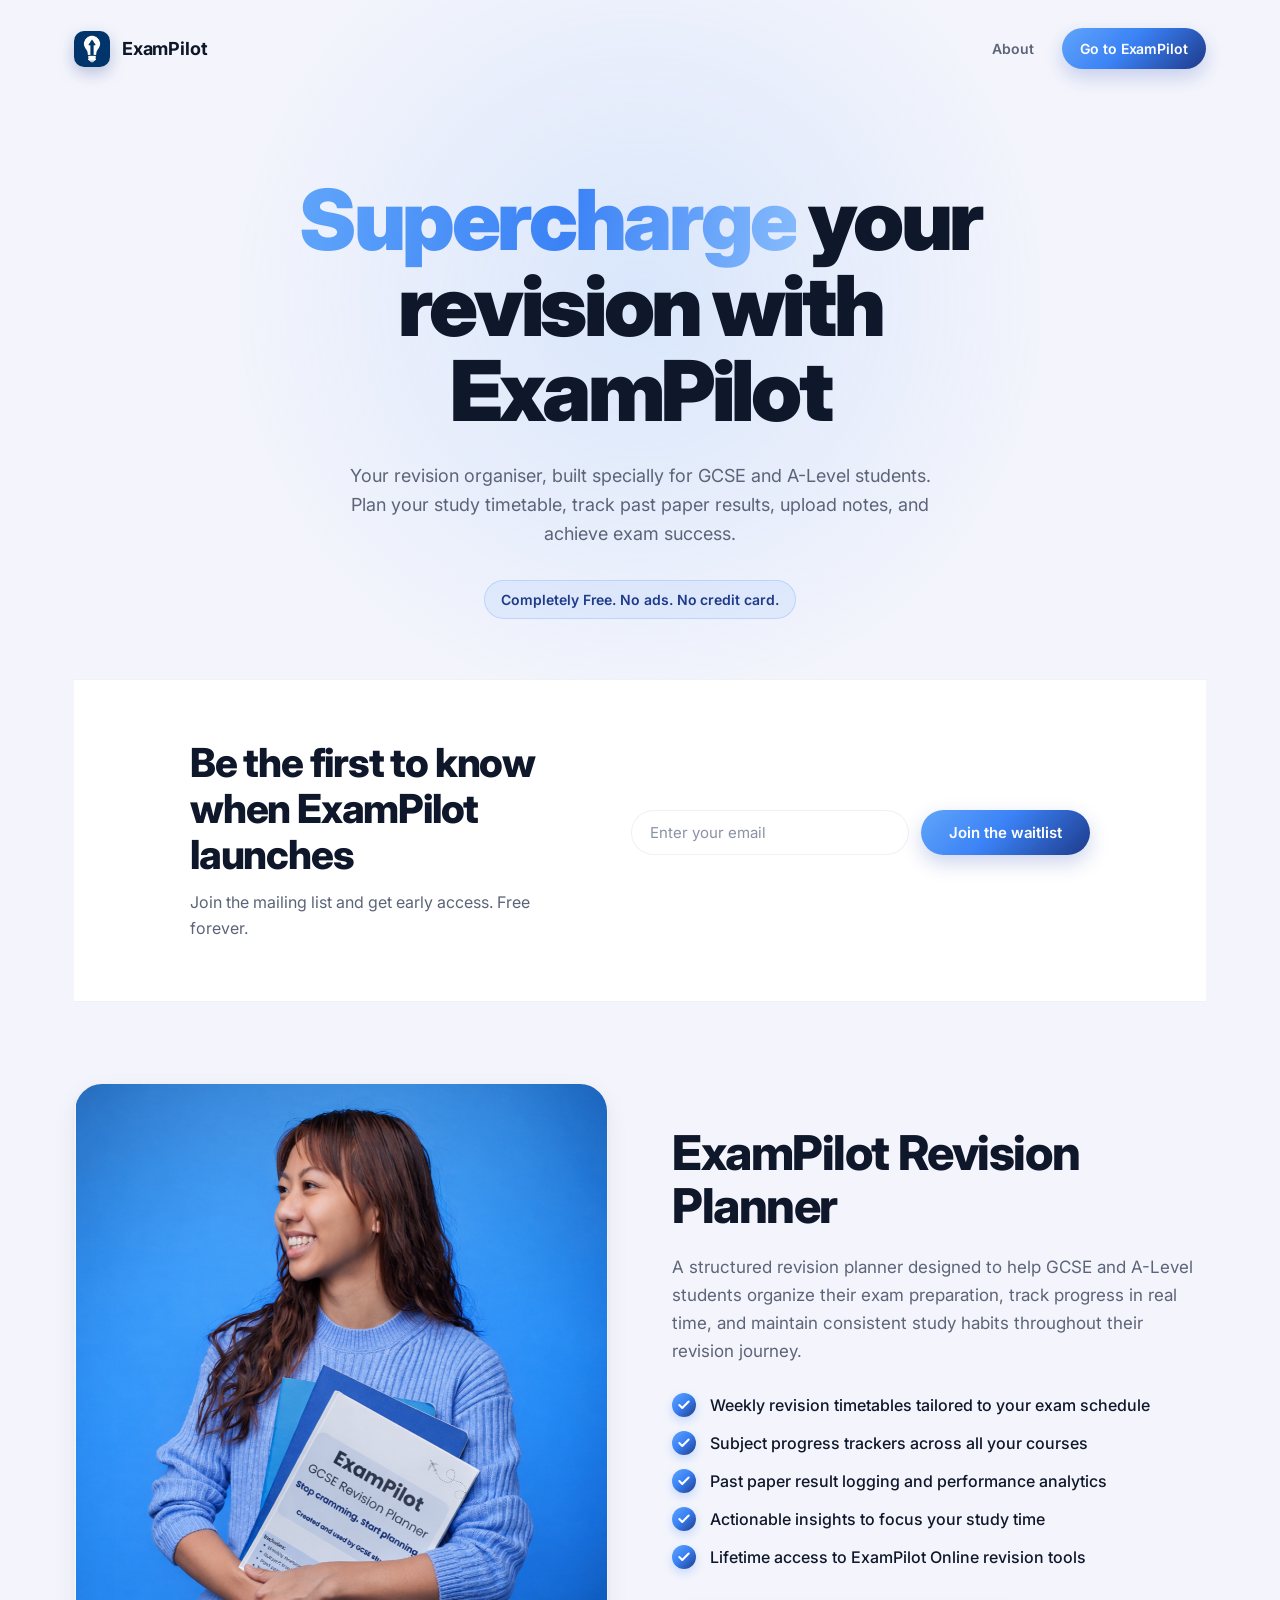
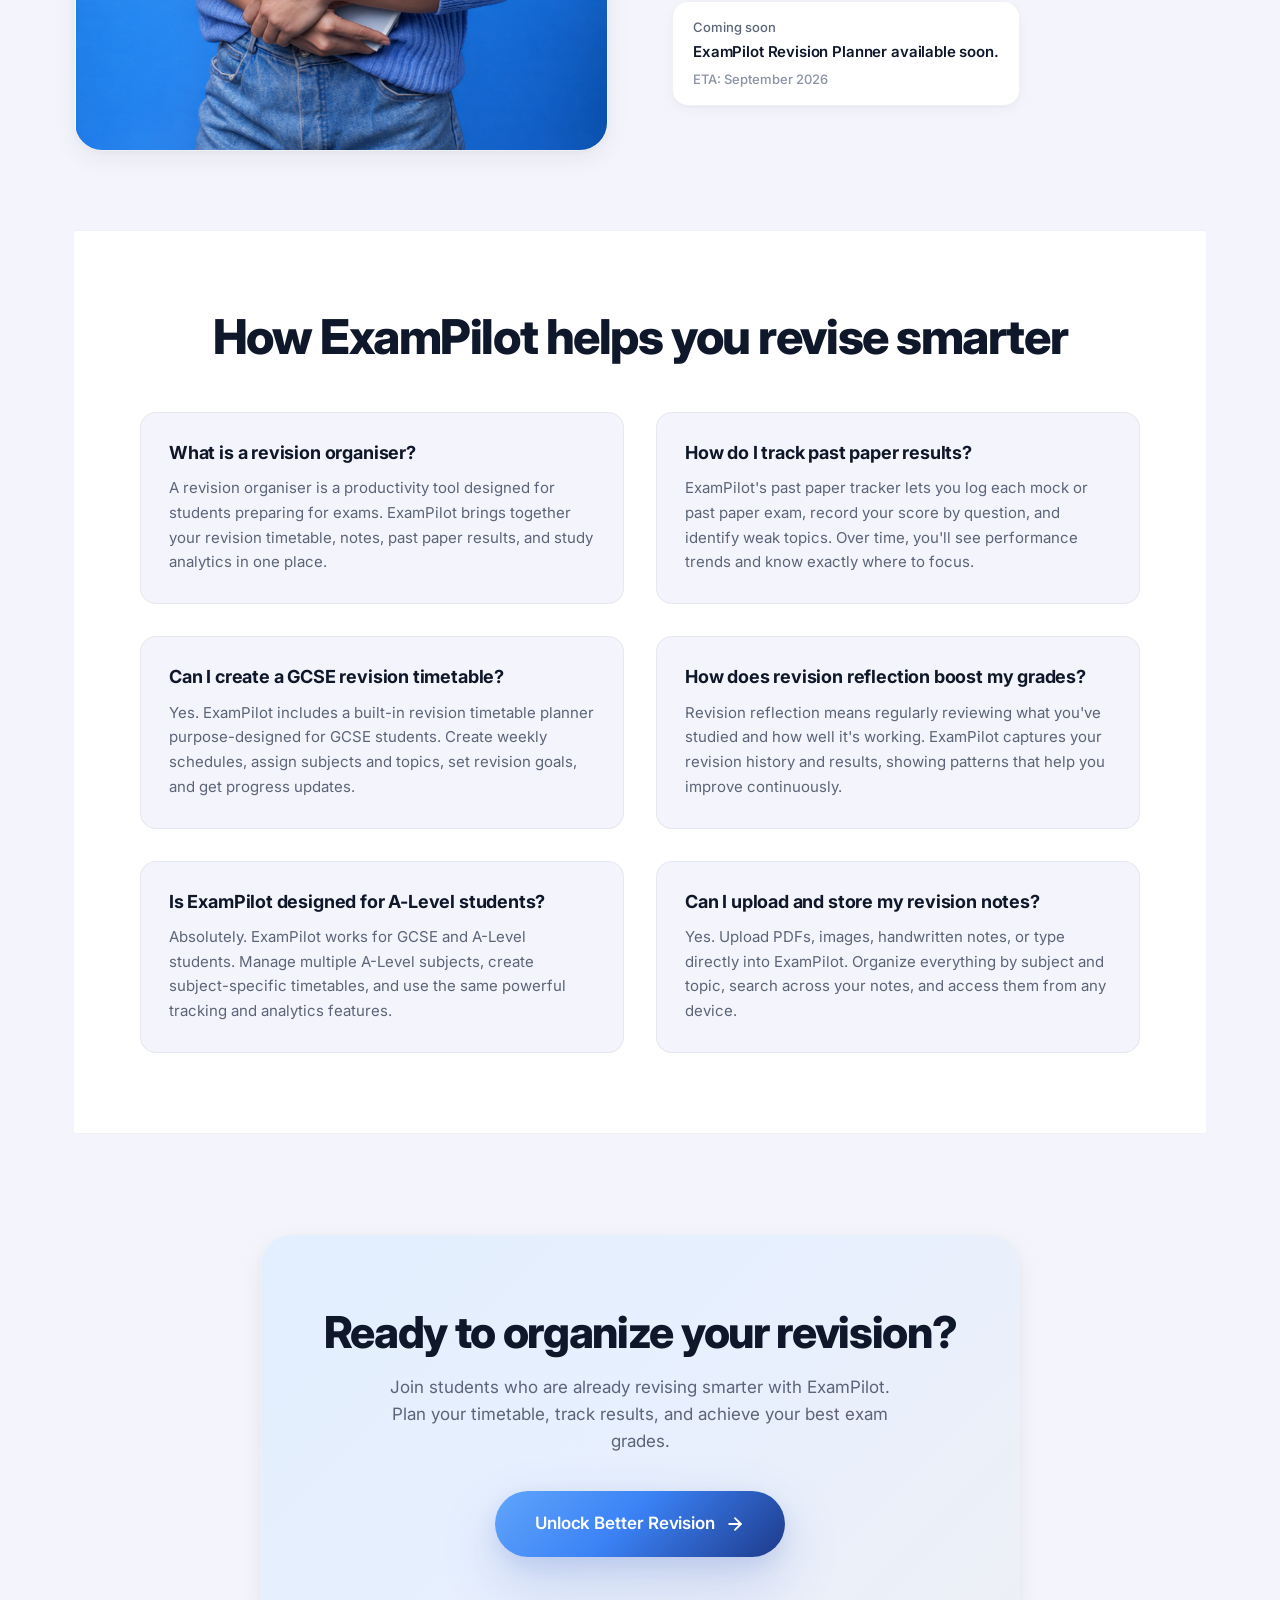
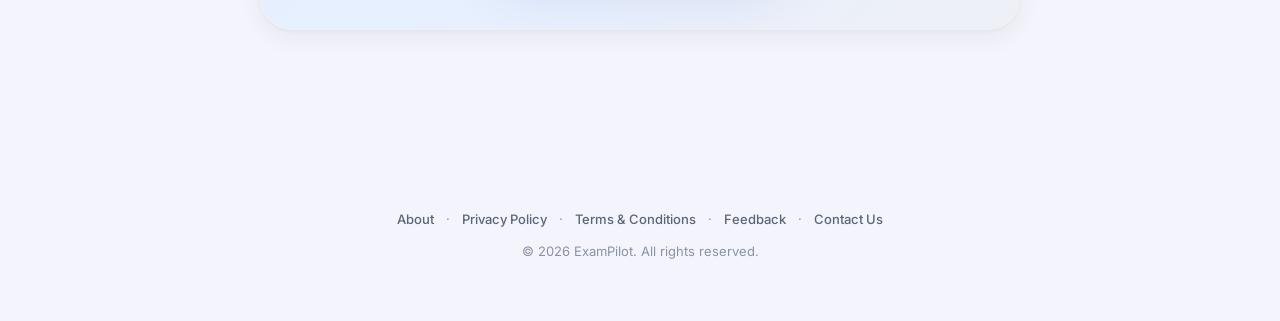
==== index.html @ 9fd6486a "Update index.html" ====
<!DOCTYPE html>
<html lang="en">
<head>
  <meta charset="UTF-8" />
  <meta name="viewport" content="width=device-width, initial-scale=1.0" />
  
  <!-- SEO Meta Tags -->
  <meta name="robots" content="index, follow, max-image-preview:large, max-snippet:-1, max-video-preview:-1" />
  <meta name="description" content="ExamPilot: Your GCSE & A-Level revision organiser. Plan revision, track past paper results, create timetables, and ace your exams with focused study tools designed for exam success." />
  <meta name="keywords" content="revision planner, GCSE revision, A-Level study, revision organiser, past paper tracker, exam revision app, study timetable" />
  <meta name="author" content="ExamPilot" />
  <meta name="theme-color" content="#3b82f6" />
  
  <!-- Open Graph Tags (for social sharing) -->
  <meta property="og:type" content="website" />
  <meta property="og:url" content="https://exam-pilot.co.uk" />
  <meta property="og:title" content="ExamPilot – GCSE & A-Level Revision Organiser" />
  <meta property="og:description" content="Master your revision with our exam organiser. Plan timetables, track past papers, upload notes, and get real-time analytics. Built for serious students." />
  <meta property="og:image" content="https://exam-pilot.co.uk/og-image.png" />
  <meta property="og:image:width" content="1200" />
  <meta property="og:image:height" content="630" />
  <meta property="og:site_name" content="ExamPilot" />
  <meta property="og:locale" content="en_GB" />
  
  <!-- Twitter Card Tags -->
  <meta name="twitter:card" content="summary_large_image" />
  <meta name="twitter:url" content="https://exam-pilot.co.uk" />
  <meta name="twitter:title" content="ExamPilot – GCSE & A-Level Revision Organiser" />
  <meta name="twitter:description" content="Master your revision with our exam organiser. Plan timetables, track past papers, upload notes, and analytics." />
  <meta name="twitter:image" content="https://exam-pilot.co.uk/og-image.png" />
  
  <!-- Canonical URL -->
  <link rel="canonical" href="https://exam-pilot.co.uk" />
  
  <!-- Preconnect for Performance (SEO ranking factor) -->
  <link rel="preconnect" href="https://fonts.googleapis.com" />
  <link rel="preconnect" href="https://fonts.gstatic.com" crossorigin />
  <link rel="dns-prefetch" href="https://scripts.simpleanalyticscdn.com" />
  
  <title>ExamPilot – GCSE & A-Level Revision Organiser</title>
  <link rel="icon" type="image/png" href="logo.png" />
  <link href="https://fonts.googleapis.com/css2?family=Inter:wght@400;500;600;700;800;900&display=swap" rel="stylesheet" />
  <link rel="stylesheet" href="styles.css" />
  
  <!-- JSON-LD Structured Data -->
  <script type="application/ld+json">
  {
    "@context": "https://schema.org",
    "@type": "Organization",
    "name": "ExamPilot",
    "url": "https://exam-pilot.co.uk",
    "logo": "https://exam-pilot.co.uk/logo.png",
    "description": "Revision organiser for GCSE and A-Level students",
    "sameAs": [
      "https://twitter.com/exampilot",
      "https://instagram.com/exampilot"
    ],
    "contactPoint": {
      "@type": "ContactPoint",
      "url": "https://support.exam-pilot.co.uk",
      "contactType": "Customer Support"
    }
  }
  </script>
  
  <script type="application/ld+json">
  {
    "@context": "https://schema.org",
    "@type": "Product",
    "name": "ExamPilot",
    "description": "Revision planner and exam organiser for GCSE and A-Level students",
    "brand": {
      "@type": "Brand",
      "name": "ExamPilot"
    },
    "offers": {
      "@type": "Offer",
      "url": "https://nea.exam-pilot.co.uk",
      "priceCurrency": "GBP",
      "price": "0",
      "pricingType": "Free, with premium features"
    },
    "aggregateRating": {
      "@type": "AggregateRating",
      "ratingValue": "4.8",
      "reviewCount": "150",
      "bestRating": "5",
      "worstRating": "1"
    }
  }
  </script>
  
  <script type="application/ld+json">
  {
    "@context": "https://schema.org",
    "@type": "FAQPage",
    "mainEntity": [
      {
        "@type": "Question",
        "name": "What is a revision organiser?",
        "acceptedAnswer": {
          "@type": "Answer",
          "text": "A revision organiser is a productivity tool designed to help students plan and track their exam preparation. ExamPilot lets you create revision timetables, upload study notes, track past paper results, and access powerful analytics to guide your studying."
        }
      },
      {
        "@type": "Question",
        "name": "How can I track my past paper results with ExamPilot?",
        "acceptedAnswer": {
          "@type": "Answer",
          "text": "ExamPilot's past paper tracker lets you log each exam you complete, record your score, and identify weak areas. Our analytics dashboard shows trends over time, helping you focus on topics that need improvement."
        }
      },
      {
        "@type": "Question",
        "name": "Can I create a GCSE revision timetable?",
        "acceptedAnswer": {
          "@type": "Answer",
          "text": "Yes. ExamPilot includes a structured revision timetable builder designed specifically for GCSE students. You can plan your weekly revision schedule, set subject goals, and track your progress throughout your revision journey."
        }
      },
      {
        "@type": "Question",
        "name": "How does revision reflection help my grades?",
        "acceptedAnswer": {
          "@type": "Answer",
          "text": "Revision reflection helps you identify what study methods work best for you. By reviewing what you've studied and your results, you can adjust your approach in real time, focusing your efforts on areas with the most impact."
        }
      },
      {
        "@type": "Question",
        "name": "Is ExamPilot suitable for A-Level students?",
        "acceptedAnswer": {
          "@type": "Answer",
          "text": "Absolutely. ExamPilot works for both GCSE and A-Level students. You can manage multiple subjects, create detailed revision plans, and track progress across all your A-Level courses with the same powerful tools."
        }
      },
      {
        "@type": "Question",
        "name": "Can I upload and store my revision notes?",
        "acceptedAnswer": {
          "@type": "Answer",
          "text": "Yes. ExamPilot lets you upload PDFs, images, and text notes directly to your workspace. Organize by subject and topic, search easily, and access your notes anytime you need them from any device."
        }
      }
    ]
  }
  </script>
</head>
<body>
  <div class="page">
    <div class="container">

      <!-- NAV -->
      <nav class="nav reveal" aria-label="Main navigation">
        <a class="brand" href="/" aria-label="ExamPilot home">
          <img class="brand-mark" src="logo.png" alt="ExamPilot logo" />
          <span>ExamPilot</span>
        </a>
        <div class="nav-actions">
          <a class="btn btn-ghost" href="/about" aria-label="About ExamPilot">About</a>
          <a class="btn btn-primary" href="https://status.exam-pilot.co.uk" target="_blank" rel="noreferrer" aria-label="Visit ExamPilot">
            Go to ExamPilot
          </a>
        </div>
      </nav>

      <!-- MAIN CONTENT -->
      <main>
        
        <!-- HERO -->
        <header class="hero reveal">
          <h1 class="hero-title">
            <span class="gradient-text">Supercharge</span> your revision with ExamPilot
          </h1>
          <p class="hero-subtitle">
            Your revision organiser, built specially for GCSE and A-Level students. Plan your study timetable, track past paper results, upload notes, and achieve exam success.
          </p>
          <div class="hero-badge">
            <span class="badge-text">Completely Free. No ads. No credit card.</span>
          </div>
        </header>

        <!-- MAILING LIST SECTION -->
        <section class="mailing-list-section reveal" id="mailing-list">
          <div class="mailing-list-content">
            <div>
              <h2 class="mailing-list-heading">Be the first to know when ExamPilot launches</h2>
              <p class="mailing-list-subheading">Join the mailing list and get early access. Free forever.</p>
            </div>
            <form
              action="https://buttondown.com/api/emails/embed-subscribe/exampilot"
              method="post"
              class="mailing-list-form embeddable-buttondown-form"
            >
              <div class="form-group">
                <input 
                  type="email" 
                  name="email" 
                  id="bd-email" 
                  placeholder="Enter your email"
                  required
                  aria-label="Email address"
                />
                <input type="submit" value="Join the waitlist" class="form-submit" />
              </div>
              <p class="form-note">
                <a href="https://buttondown.com/refer/exampilot" target="_blank" rel="noreferrer">
                   
                </a>
              </p>
            </form>
          </div>
        </section>

        <!-- PLANNER SECTION -->
        <article class="section reveal" id="planner">
          <div class="split">
            <div class="image-card">
              <img src="planner.png" alt="Student using ExamPilot revision planner to organize GCSE and A-Level exam preparation" />
            </div>
            <div>
              <h2 class="section-title">ExamPilot Revision Planner</h2>
              <p class="section-description">
                A structured revision planner designed to help GCSE and A-Level students organize their exam preparation, track progress in real time, and maintain consistent study habits throughout their revision journey.
              </p>
              <ul class="feature-list">
                <li class="feature-item">
                  <span class="check-icon" aria-hidden="true">
                    <svg width="14" height="14" viewBox="0 0 24 24" fill="none" stroke="white" stroke-width="3.5" stroke-linecap="round" stroke-linejoin="round">
                      <polyline points="20 6 9 17 4 12"/>
                    </svg>
                  </span>
                  <span>Weekly revision timetables tailored to your exam schedule</span>
                </li>
                <li class="feature-item">
                  <span class="check-icon" aria-hidden="true">
                    <svg width="14" height="14" viewBox="0 0 24 24" fill="none" stroke="white" stroke-width="3.5" stroke-linecap="round" stroke-linejoin="round">
                      <polyline points="20 6 9 17 4 12"/>
                    </svg>
                  </span>
                  <span>Subject progress trackers across all your courses</span>
                </li>
                <li class="feature-item">
                  <span class="check-icon" aria-hidden="true">
                    <svg width="14" height="14" viewBox="0 0 24 24" fill="none" stroke="white" stroke-width="3.5" stroke-linecap="round" stroke-linejoin="round">
                      <polyline points="20 6 9 17 4 12"/>
                    </svg>
                  </span>
                  <span>Past paper result logging and performance analytics</span>
                </li>
                <li class="feature-item">
                  <span class="check-icon" aria-hidden="true">
                    <svg width="14" height="14" viewBox="0 0 24 24" fill="none" stroke="white" stroke-width="3.5" stroke-linecap="round" stroke-linejoin="round">
                      <polyline points="20 6 9 17 4 12"/>
                    </svg>
                  </span>
                  <span>Actionable insights to focus your study time</span>
                </li>
                <li class="feature-item">
                  <span class="check-icon" aria-hidden="true">
                    <svg width="14" height="14" viewBox="0 0 24 24" fill="none" stroke="white" stroke-width="3.5" stroke-linecap="round" stroke-linejoin="round">
                      <polyline points="20 6 9 17 4 12"/>
                    </svg>
                  </span>
                  <span>Lifetime access to ExamPilot Online revision tools</span>
                </li>
              </ul>
              <div class="eta-card">
                <span class="eta-label">Coming soon</span>
                <span class="eta-value">ExamPilot Revision Planner available soon.</span>
                <span class="eta-eta">ETA: September 2026</span>
              </div>
            </div>
          </div>
        </article>

        <!-- FAQ SECTION -->
        <section class="faq-section reveal" id="faq" aria-labelledby="faq-heading">
          <div class="faq-container">
            <h2 id="faq-heading" class="faq-heading">How ExamPilot helps you revise smarter</h2>
            
            <div class="faq-grid">
              <div class="faq-item">
                <h3 class="faq-question">What is a revision organiser?</h3>
                <p class="faq-answer">
                  A revision organiser is a productivity tool designed for students preparing for exams. ExamPilot brings together your revision timetable, notes, past paper results, and study analytics in one place.
                </p>
              </div>

              <div class="faq-item">
                <h3 class="faq-question">How do I track past paper results?</h3>
                <p class="faq-answer">
                  ExamPilot's past paper tracker lets you log each mock or past paper exam, record your score by question, and identify weak topics. Over time, you'll see performance trends and know exactly where to focus.
                </p>
              </div>

              <div class="faq-item">
                <h3 class="faq-question">Can I create a GCSE revision timetable?</h3>
                <p class="faq-answer">
                  Yes. ExamPilot includes a built-in revision timetable planner purpose-designed for GCSE students. Create weekly schedules, assign subjects and topics, set revision goals, and get progress updates.
                </p>
              </div>

              <div class="faq-item">
                <h3 class="faq-question">How does revision reflection boost my grades?</h3>
                <p class="faq-answer">
                  Revision reflection means regularly reviewing what you've studied and how well it's working. ExamPilot captures your revision history and results, showing patterns that help you improve continuously.
                </p>
              </div>

              <div class="faq-item">
                <h3 class="faq-question">Is ExamPilot designed for A-Level students?</h3>
                <p class="faq-answer">
                  Absolutely. ExamPilot works for GCSE and A-Level students. Manage multiple A-Level subjects, create subject-specific timetables, and use the same powerful tracking and analytics features.
                </p>
              </div>

              <div class="faq-item">
                <h3 class="faq-question">Can I upload and store my revision notes?</h3>
                <p class="faq-answer">
                  Yes. Upload PDFs, images, handwritten notes, or type directly into ExamPilot. Organize everything by subject and topic, search across your notes, and access them from any device.
                </p>
              </div>
            </div>
          </div>
        </section>

        <!-- CTA -->
        <section class="cta reveal" id="cta" aria-labelledby="cta-heading">
          <div class="cta-card">
            <div class="cta-content">
              <h2 id="cta-heading" class="cta-title">Ready to organize your revision?</h2>
              <p class="cta-description">
                Join students who are already revising smarter with ExamPilot. Plan your timetable, track results, and achieve your best exam grades.
              </p>
              <a class="cta-button" href="https://app.exam-pilot.co.uk" target="_blank" rel="noreferrer" aria-label="Start revising with ExamPilot">
                <span>Unlock Better Revision</span>
                <svg width="20" height="20" viewBox="0 0 24 24" fill="none" stroke="currentColor" stroke-width="2.2" stroke-linecap="round" stroke-linejoin="round" aria-hidden="true">
                  <line x1="5" y1="12" x2="19" y2="12"/>
                  <polyline points="12 5 19 12 12 19"/>
                </svg>
              </a>
            </div>
          </div>
        </section>

      </main>

      <!-- FOOTER -->
      <footer class="footer reveal" role="contentinfo">
        <div class="footer-links">
          <a class="footer-link" href="/about" aria-label="About ExamPilot">About</a>
          <span class="footer-sep" aria-hidden="true">·</span>
          <a class="footer-link"
            href="https://battle-dry-e23.notion.site/ExamPilot-Privacy-Policy-33eb8d1574ee80149366c6b61bf22675"
            target="_blank" rel="noreferrer">Privacy Policy</a>
          <span class="footer-sep" aria-hidden="true">·</span>
          <a class="footer-link"
            href="https://battle-dry-e23.notion.site/ExamPilot-Terms-Conditions-33eb8d1574ee80618376da8c3bfffa2e"
            target="_blank" rel="noreferrer">Terms &amp; Conditions</a>
          <span class="footer-sep" aria-hidden="true">·</span>
          <a class="footer-link"
            href="https://docs.google.com/forms/d/e/1FAIpQLScrEOt0UcTDSlA_6c6lybMjh0bzHm2VrYTehZHT37BqM9Yp9A/viewform?usp=dialog"
            target="_blank" rel="noreferrer">Feedback</a>
          <span class="footer-sep" aria-hidden="true">·</span>
          <a class="footer-link"
            href="https://support.exam-pilot.co.uk"
            target="_blank" rel="noreferrer">Contact Us</a>
        </div>
        <div class="footer-copy">
          &copy; <span id="year"></span> ExamPilot. All rights reserved.
        </div>
      </footer>

    </div>
  </div>

  <script src="script.js"></script>
  <!-- 100% privacy-first analytics -->
  <script async src="https://scripts.simpleanalyticscdn.com/latest.js"></script>
</body>
</html>
---- styles.css ----
@import url("https://fonts.googleapis.com/css2?family=Inter:wght@400;500;600;700;800;900&display=swap");

*,
*::before,
*::after {
  box-sizing: border-box;
}

html, body {
  margin: 0;
  padding: 0;
  width: 100%;
  min-height: 100%;
}

body {
  font-family: "Inter", -apple-system, BlinkMacSystemFont, "Segoe UI", Roboto,
    "Helvetica Neue", Arial, sans-serif;
  background-color: #f4f5fc;
  color: #0f172a;
  -webkit-font-smoothing: antialiased;
  -moz-osx-font-smoothing: grayscale;
  line-height: 1.5;
  overflow-x: hidden;
}

img { max-width: 100%; display: block; }

:root {
  --bg: #f4f5fc;
  --surface: #ffffff;
  --text: #0f172a;
  --text-muted: #5b6478;
  --text-soft: #8a92a6;
  --border: rgba(15, 23, 42, 0.06);
  --shadow-sm: 0 1px 2px rgba(15,23,42,0.04), 0 4px 12px rgba(15,23,42,0.04);
  --shadow-md: 0 8px 24px rgba(15,23,42,0.06), 0 2px 6px rgba(15,23,42,0.04);
  --shadow-lg: 0 24px 60px rgba(30,64,175,0.18), 0 8px 20px rgba(30,64,175,0.10);
  --gradient-blue: linear-gradient(135deg, #60a5fa 0%, #3b82f6 45%, #1e3a8a 100%);
  --gradient-green: linear-gradient(135deg, #34d399 0%, #10b981 45%, #059669 100%);
}

/* ─── RADIAL GLOW ─── */
.page {
  position: relative;
  min-height: 100vh;
}
.page::before {
  content: "";
  position: fixed;
  top: -200px;
  left: 50%;
  transform: translateX(-50%);
  width: 1000px;
  height: 1000px;
  background: radial-gradient(circle at center,
    rgba(96,165,250,0.18) 0%,
    rgba(96,165,250,0) 60%);
  pointer-events: none;
  z-index: 0;
}

.container {
  max-width: 1180px;
  margin: 0 auto;
  padding: 0 24px;
  position: relative;
  z-index: 1;
}

/* ─── NAV ─── */
.nav {
  display: flex;
  align-items: center;
  justify-content: space-between;
  padding: 28px 0;
}

.brand {
  display: flex;
  align-items: center;
  gap: 12px;
  font-weight: 700;
  font-size: 18px;
  letter-spacing: -0.01em;
  color: var(--text);
  text-decoration: none;
  transition: opacity 0.2s ease;
}
.brand:hover { opacity: 0.85; }
.brand:focus-visible {
  outline: 2px solid #3b82f6;
  outline-offset: 2px;
  border-radius: 4px;
}

.brand-mark {
  width: 36px;
  height: 36px;
  border-radius: 10px;
  object-fit: cover;
  box-shadow: 0 6px 16px rgba(30,58,138,0.28);
}

.nav-actions {
  display: flex;
  gap: 10px;
  align-items: center;
}

.btn {
  display: inline-flex;
  align-items: center;
  justify-content: center;
  font-family: inherit;
  font-size: 14px;
  font-weight: 600;
  letter-spacing: -0.005em;
  text-decoration: none;
  padding: 10px 18px;
  border-radius: 999px;
  border: none;
  cursor: pointer;
  transition: transform 0.2s ease, box-shadow 0.2s ease,
    background-color 0.2s ease, color 0.2s ease, opacity 0.2s ease;
  will-change: transform;
}
.btn:active { transform: translateY(0) !important; }
.btn:focus-visible {
  outline: 2px solid #3b82f6;
  outline-offset: 2px;
}

.btn-ghost {
  color: var(--text-muted);
  background: transparent;
}
.btn-ghost:hover {
  color: var(--text);
  background: rgba(15,23,42,0.04);
  transform: translateY(-1px);
}

.btn-primary {
  color: white;
  background: var(--gradient-blue);
  box-shadow: 0 8px 20px rgba(30,64,175,0.22);
}
.btn-primary:hover {
  transform: translateY(-2px);
  box-shadow: 0 14px 28px rgba(30,64,175,0.3);
}

.btn-secondary {
  color: white;
  background: var(--gradient-green);
  box-shadow: 0 8px 20px rgba(16,185,129,0.22);
}
.btn-secondary:hover {
  transform: translateY(-2px);
  box-shadow: 0 14px 28px rgba(16,185,129,0.3);
}

@media (max-width: 520px) {
  .btn-ghost { display: none; }
}

/* ─── HERO ─── */
.hero {
  text-align: center;
  padding: 80px 0 60px;
}

.hero-title {
  font-size: clamp(42px, 6.8vw, 84px);
  line-height: 1.02;
  font-weight: 900;
  letter-spacing: -0.04em;
  margin: 0 auto;
  max-width: 14ch;
  color: var(--text);
}

.gradient-text {
  background: linear-gradient(
    100deg,
    #60a5fa 0%, #3b82f6 25%, #93c5fd 50%, #3b82f6 75%, #1e3a8a 100%
  );
  background-size: 220% 100%;
  background-position: 0% 50%;
  -webkit-background-clip: text;
  background-clip: text;
  -webkit-text-fill-color: transparent;
  color: transparent;
  animation: gradient-shimmer 6s ease-in-out infinite;
}

@keyframes gradient-shimmer {
  0%   { background-position: 0%   50%; }
  50%  { background-position: 100% 50%; }
  100% { background-position: 0%   50%; }
}

.hero-subtitle {
  margin: 28px auto 0;
  max-width: 600px;
  font-size: clamp(16px, 1.6vw, 18px);
  color: var(--text-muted);
  font-weight: 400;
  line-height: 1.6;
}

.hero-badge {
  margin: 32px auto 0;
}

.badge-text {
  display: inline-block;
  padding: 8px 16px;
  border-radius: 999px;
  background: rgba(59, 130, 246, 0.08);
  border: 1px solid rgba(59, 130, 246, 0.2);
  color: #1e3a8a;
  font-size: 14px;
  font-weight: 600;
  letter-spacing: -0.005em;
}

/* ─── MAILING LIST SECTION ─── */
.mailing-list-section {
  padding: 60px 0;
  background: var(--surface);
  border-top: 1px solid var(--border);
  border-bottom: 1px solid var(--border);
}

.mailing-list-content {
  display: grid;
  grid-template-columns: 1fr 1fr;
  gap: 48px;
  align-items: center;
  max-width: 900px;
  margin: 0 auto;
}

.mailing-list-heading {
  font-size: clamp(28px, 3.4vw, 40px);
  font-weight: 800;
  letter-spacing: -0.03em;
  line-height: 1.15;
  margin: 0 0 12px;
  color: var(--text);
}

.mailing-list-subheading {
  font-size: 16px;
  color: var(--text-muted);
  line-height: 1.6;
  margin: 0;
  font-weight: 400;
}

.mailing-list-form {
  display: flex;
  flex-direction: column;
  gap: 16px;
}

.form-group {
  display: flex;
  gap: 12px;
  flex-direction: row;
}

.mailing-list-form input[type="email"] {
  flex: 1;
  min-width: 0;
  padding: 12px 18px;
  border-radius: 999px;
  border: 1px solid var(--border);
  background: var(--surface);
  color: var(--text);
  font-family: inherit;
  font-size: 15px;
  transition: border-color 0.2s ease, box-shadow 0.2s ease;
}

.mailing-list-form input[type="email"]::placeholder {
  color: var(--text-soft);
}

.mailing-list-form input[type="email"]:focus {
  outline: none;
  border-color: #3b82f6;
  box-shadow: 0 0 0 3px rgba(59, 130, 246, 0.1);
}

.form-submit {
  padding: 12px 28px;
  border-radius: 999px;
  background: var(--gradient-blue);
  color: white;
  font-family: inherit;
  font-size: 15px;
  font-weight: 600;
  letter-spacing: -0.005em;
  border: none;
  cursor: pointer;
  box-shadow: 0 8px 20px rgba(30,64,175,0.22);
  transition: transform 0.2s ease, box-shadow 0.2s ease;
  white-space: nowrap;
}

.form-submit:hover {
  transform: translateY(-2px);
  box-shadow: 0 14px 28px rgba(30,64,175,0.3);
}

.form-submit:active {
  transform: translateY(0);
}

.form-submit:focus-visible {
  outline: 2px solid white;
  outline-offset: 2px;
}

.form-note {
  font-size: 12px;
  color: var(--text-soft);
  margin: 0;
  text-align: center;
}

.form-note a {
  color: var(--text-muted);
  text-decoration: none;
  transition: color 0.2s ease;
}

.form-note a:hover {
  color: var(--text);
}

@media (max-width: 768px) {
  .mailing-list-content {
    grid-template-columns: 1fr;
    gap: 32px;
  }

  .form-group {
    flex-direction: column;
  }

  .form-submit {
    width: 100%;
  }

  .form-note {
    text-align: left;
  }
}

/* ─── PLANNER SECTION ─── */
.section {
  padding: 80px 0;
}

.split {
  display: grid;
  grid-template-columns: 1fr 1fr;
  gap: 64px;
  align-items: center;
}

@media (max-width: 880px) {
  .split {
    grid-template-columns: 1fr;
    gap: 40px;
  }
}

.image-card {
  position: relative;
  border-radius: 28px;
  overflow: hidden;
  background: var(--surface);
  box-shadow: var(--shadow-md);
  border: 1px solid var(--border);
  aspect-ratio: 4 / 5;
  display: flex;
  align-items: center;
  justify-content: center;
  transition: transform 0.4s cubic-bezier(0.22,1,0.36,1),
    box-shadow 0.4s cubic-bezier(0.22,1,0.36,1);
}
.image-card:hover {
  transform: translateY(-4px);
  box-shadow: 0 24px 48px rgba(30,64,175,0.18), 0 6px 16px rgba(15,23,42,0.06);
}

.image-card img {
  width: 100%;
  height: 100%;
  object-fit: cover;
}

.section-title {
  font-size: clamp(32px, 3.8vw, 48px);
  font-weight: 800;
  letter-spacing: -0.03em;
  line-height: 1.1;
  margin: 0 0 20px;
  color: var(--text);
}

.section-description {
  color: var(--text-muted);
  font-size: 17px;
  line-height: 1.65;
  margin: 0 0 28px;
  max-width: 52ch;
}

.feature-list {
  list-style: none;
  padding: 0;
  margin: 0 0 32px;
  display: flex;
  flex-direction: column;
  gap: 14px;
}

.feature-item {
  display: flex;
  align-items: center;
  gap: 14px;
  font-size: 16px;
  color: var(--text);
  font-weight: 500;
}

.check-icon {
  width: 24px;
  height: 24px;
  border-radius: 50%;
  background: var(--gradient-blue);
  display: flex;
  align-items: center;
  justify-content: center;
  flex-shrink: 0;
  box-shadow: 0 4px 10px rgba(59,130,246,0.25);
}
.check-icon svg {
  display: block;
}

.eta-card {
  display: inline-flex;
  flex-direction: column;
  gap: 4px;
  padding: 16px 20px;
  border-radius: 16px;
  background: var(--surface);
  border: 1px solid var(--border);
  box-shadow: var(--shadow-sm);
}
.eta-label {
  font-size: 13px;
  color: var(--text-muted);
  font-weight: 500;
}
.eta-value {
  font-size: 15px;
  color: var(--text);
  font-weight: 600;
  letter-spacing: -0.01em;
}
.eta-eta {
  font-size: 13px;
  color: var(--text-soft);
  font-weight: 500;
  margin-top: 2px;
}

/* ─── FAQ SECTION ─── */
.faq-section {
  padding: 80px 0;
  background: var(--surface);
  border-top: 1px solid var(--border);
  border-bottom: 1px solid var(--border);
}

.faq-container {
  max-width: 1000px;
  margin: 0 auto;
}

.faq-heading {
  font-size: clamp(32px, 3.8vw, 48px);
  font-weight: 800;
  letter-spacing: -0.03em;
  line-height: 1.1;
  margin: 0 0 48px;
  color: var(--text);
  text-align: center;
}

.faq-grid {
  display: grid;
  grid-template-columns: repeat(auto-fit, minmax(320px, 1fr));
  gap: 32px;
}

.faq-item {
  padding: 28px;
  border-radius: 16px;
  background: var(--bg);
  border: 1px solid var(--border);
  transition: transform 0.3s cubic-bezier(0.22,1,0.36,1),
    box-shadow 0.3s cubic-bezier(0.22,1,0.36,1),
    background-color 0.3s ease;
}
.faq-item:hover {
  transform: translateY(-2px);
  box-shadow: var(--shadow-md);
  background: white;
}

.faq-question {
  font-size: 18px;
  font-weight: 700;
  letter-spacing: -0.01em;
  line-height: 1.3;
  margin: 0 0 12px;
  color: var(--text);
}

.faq-answer {
  font-size: 15px;
  color: var(--text-muted);
  line-height: 1.65;
  margin: 0;
}

@media (max-width: 640px) {
  .faq-grid {
    grid-template-columns: 1fr;
    gap: 20px;
  }

  .faq-item {
    padding: 20px;
  }
}

/* ─── CTA ─── */
.cta {
  padding: 100px 0 140px;
}

.cta-card {
  max-width: 760px;
  margin: 0 auto;
  padding: 72px 48px;
  border-radius: 32px;
  background: var(--surface);
  border: 1px solid var(--border);
  box-shadow: var(--shadow-md);
  text-align: center;
  position: relative;
  overflow: hidden;
}
.cta-card::before {
  content: "";
  position: absolute;
  inset: 0;
  background: linear-gradient(
    135deg,
    rgba(96,165,250,0.18) 0%,
    rgba(59,130,246,0.12) 50%,
    rgba(30,58,138,0.08) 100%
  );
  pointer-events: none;
}

.cta-content {
  position: relative;
  z-index: 1;
}

.cta-title {
  font-size: clamp(30px, 3.6vw, 44px);
  font-weight: 800;
  letter-spacing: -0.03em;
  line-height: 1.15;
  margin: 0 0 16px;
  color: var(--text);
}

.cta-description {
  font-size: 17px;
  color: var(--text-muted);
  margin: 0 auto 36px;
  max-width: 48ch;
  line-height: 1.6;
}

.cta-button {
  display: inline-flex;
  align-items: center;
  gap: 10px;
  padding: 20px 40px;
  border-radius: 999px;
  background: var(--gradient-blue);
  color: white;
  font-family: inherit;
  font-size: 17px;
  font-weight: 600;
  letter-spacing: -0.005em;
  text-decoration: none;
  box-shadow: var(--shadow-lg);
  transition: transform 0.2s ease, box-shadow 0.2s ease;
  border: none;
  cursor: pointer;
}
.cta-button:hover {
  transform: translateY(-2px);
  box-shadow: 0 30px 70px rgba(30,64,175,0.28), 0 10px 24px rgba(30,64,175,0.14);
}
.cta-button:active { transform: translateY(0); }
.cta-button:focus-visible {
  outline: 2px solid white;
  outline-offset: 2px;
}

/* ─── FOOTER ─── */
.footer {
  padding: 40px 0 60px;
  text-align: center;
  display: flex;
  flex-direction: column;
  align-items: center;
  gap: 12px;
}
.footer-links {
  display: flex;
  align-items: center;
  gap: 12px;
  flex-wrap: wrap;
  justify-content: center;
}
.footer-link {
  color: var(--text-muted);
  text-decoration: none;
  font-size: 13px;
  font-weight: 500;
  transition: color 0.2s ease;
}
.footer-link:hover { color: var(--text); }
.footer-link:focus-visible {
  outline: 2px solid #3b82f6;
  outline-offset: 2px;
  border-radius: 3px;
}
.footer-sep { color: var(--text-soft); font-size: 13px; }
.footer-copy { color: var(--text-soft); font-size: 13px; }

/* ─── SCROLL REVEAL ─── */
.reveal {
  opacity: 0;
  transform: translateY(24px);
  transition: opacity 0.7s cubic-bezier(0.22,1,0.36,1),
    transform 0.7s cubic-bezier(0.22,1,0.36,1);
  will-change: opacity, transform;
}
.reveal.is-visible {
  opacity: 1;
  transform: translateY(0);
}

/* ─── ABOUT PAGE ─── */
.about-hero {
  text-align: center;
  padding: 80px 0 60px;
}

.about-title {
  font-size: clamp(40px, 6vw, 72px);
  line-height: 1.05;
  font-weight: 900;
  letter-spacing: -0.04em;
  margin: 0 auto;
  max-width: 16ch;
  color: var(--text);
}

.about-content {
  display: grid;
  grid-template-columns: 1fr;
  gap: 48px;
  padding: 80px 0;
}

.about-section {
  max-width: 700px;
  margin: 0 auto;
}

.about-section h2 {
  font-size: 32px;
  font-weight: 800;
  letter-spacing: -0.03em;
  line-height: 1.15;
  margin: 0 0 24px;
  color: var(--text);
}

.about-section p {
  font-size: 18px;
  color: var(--text-muted);
  line-height: 1.75;
  margin: 0 0 20px;
}

.about-section p:last-child {
  margin-bottom: 0;
}

@media (max-width: 768px) {
  .about-hero {
    padding: 60px 0 40px;
  }

  .about-content {
    padding: 60px 0;
  }

  .about-section h2 {
    font-size: 24px;
  }

  .about-section p {
    font-size: 16px;
  }
}

@media (prefers-reduced-motion: reduce) {
  .reveal { opacity: 1; transform: none; transition: none; }
  .gradient-text { animation: none; background-position: 0% 50%; }
  .btn:hover, .cta-button:hover { transform: none; }
  .faq-item:hover { transform: none; }
  .image-card:hover { transform: none; }
}
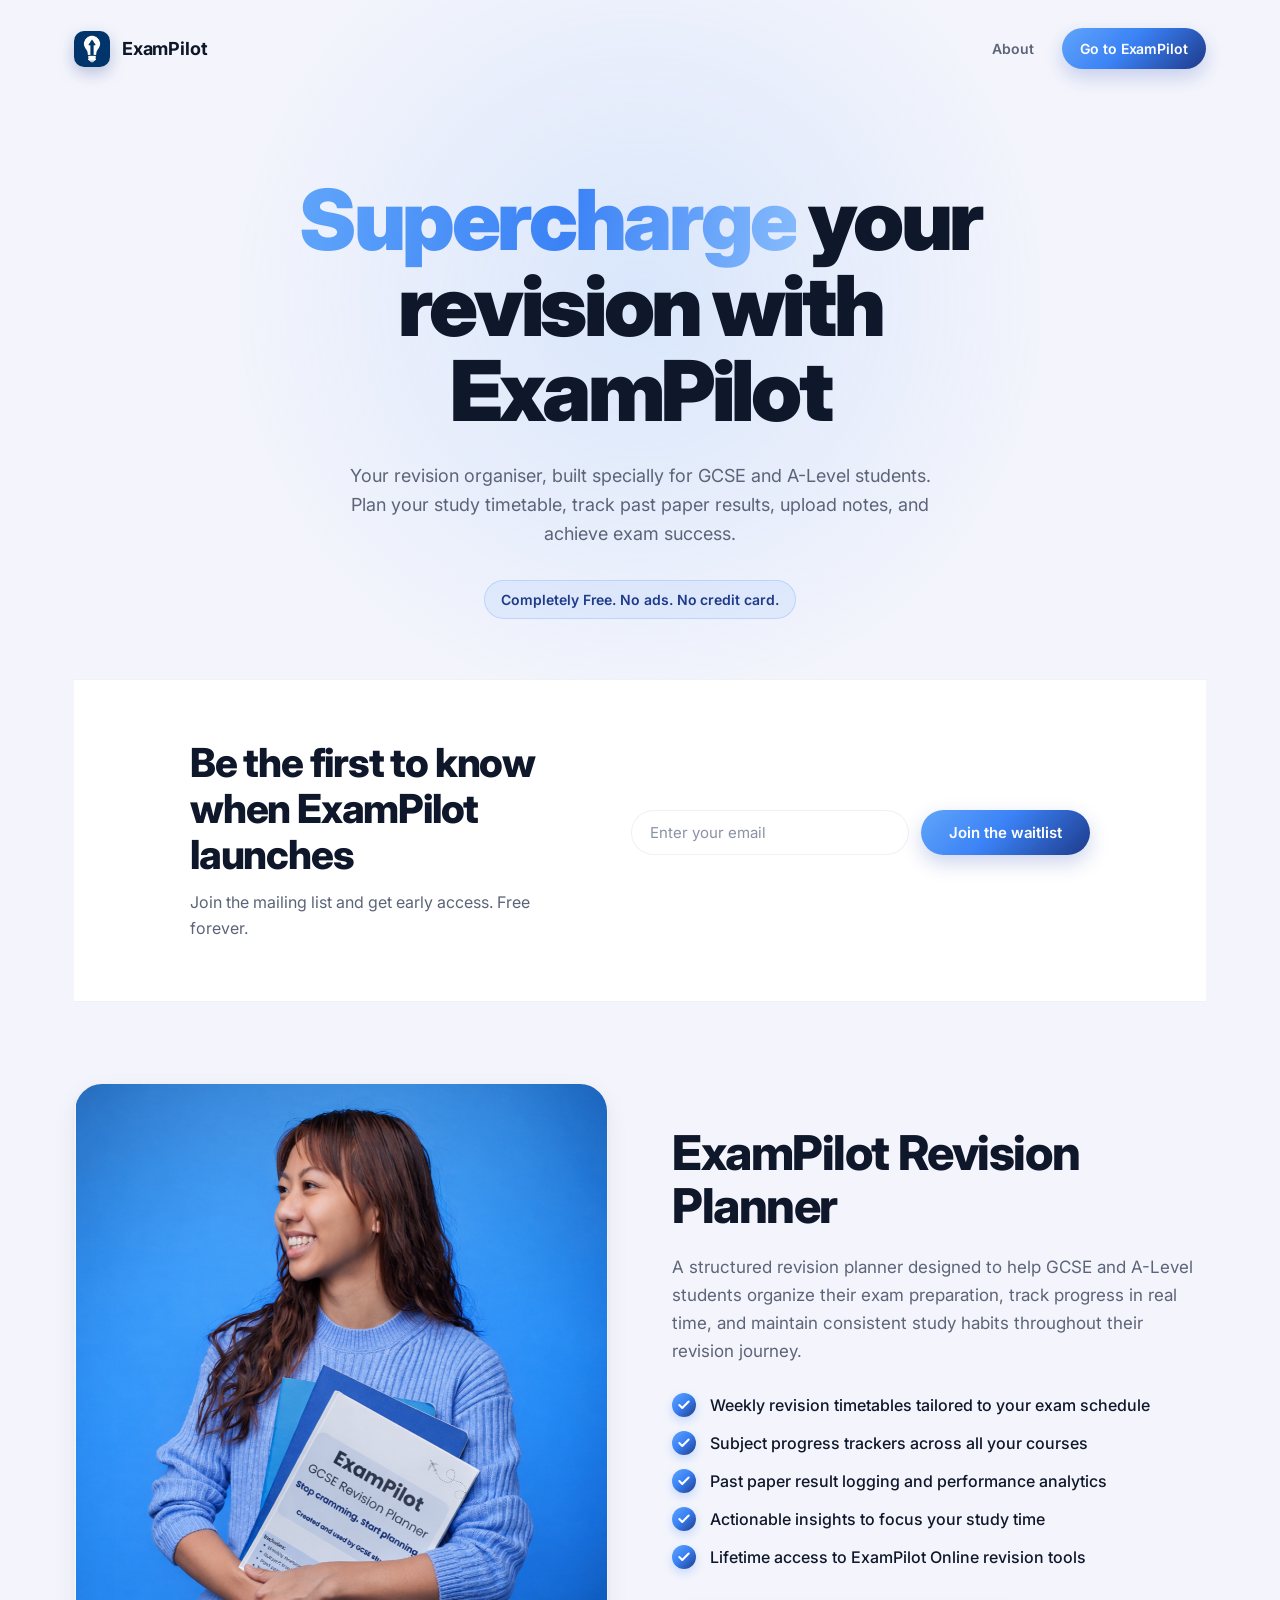
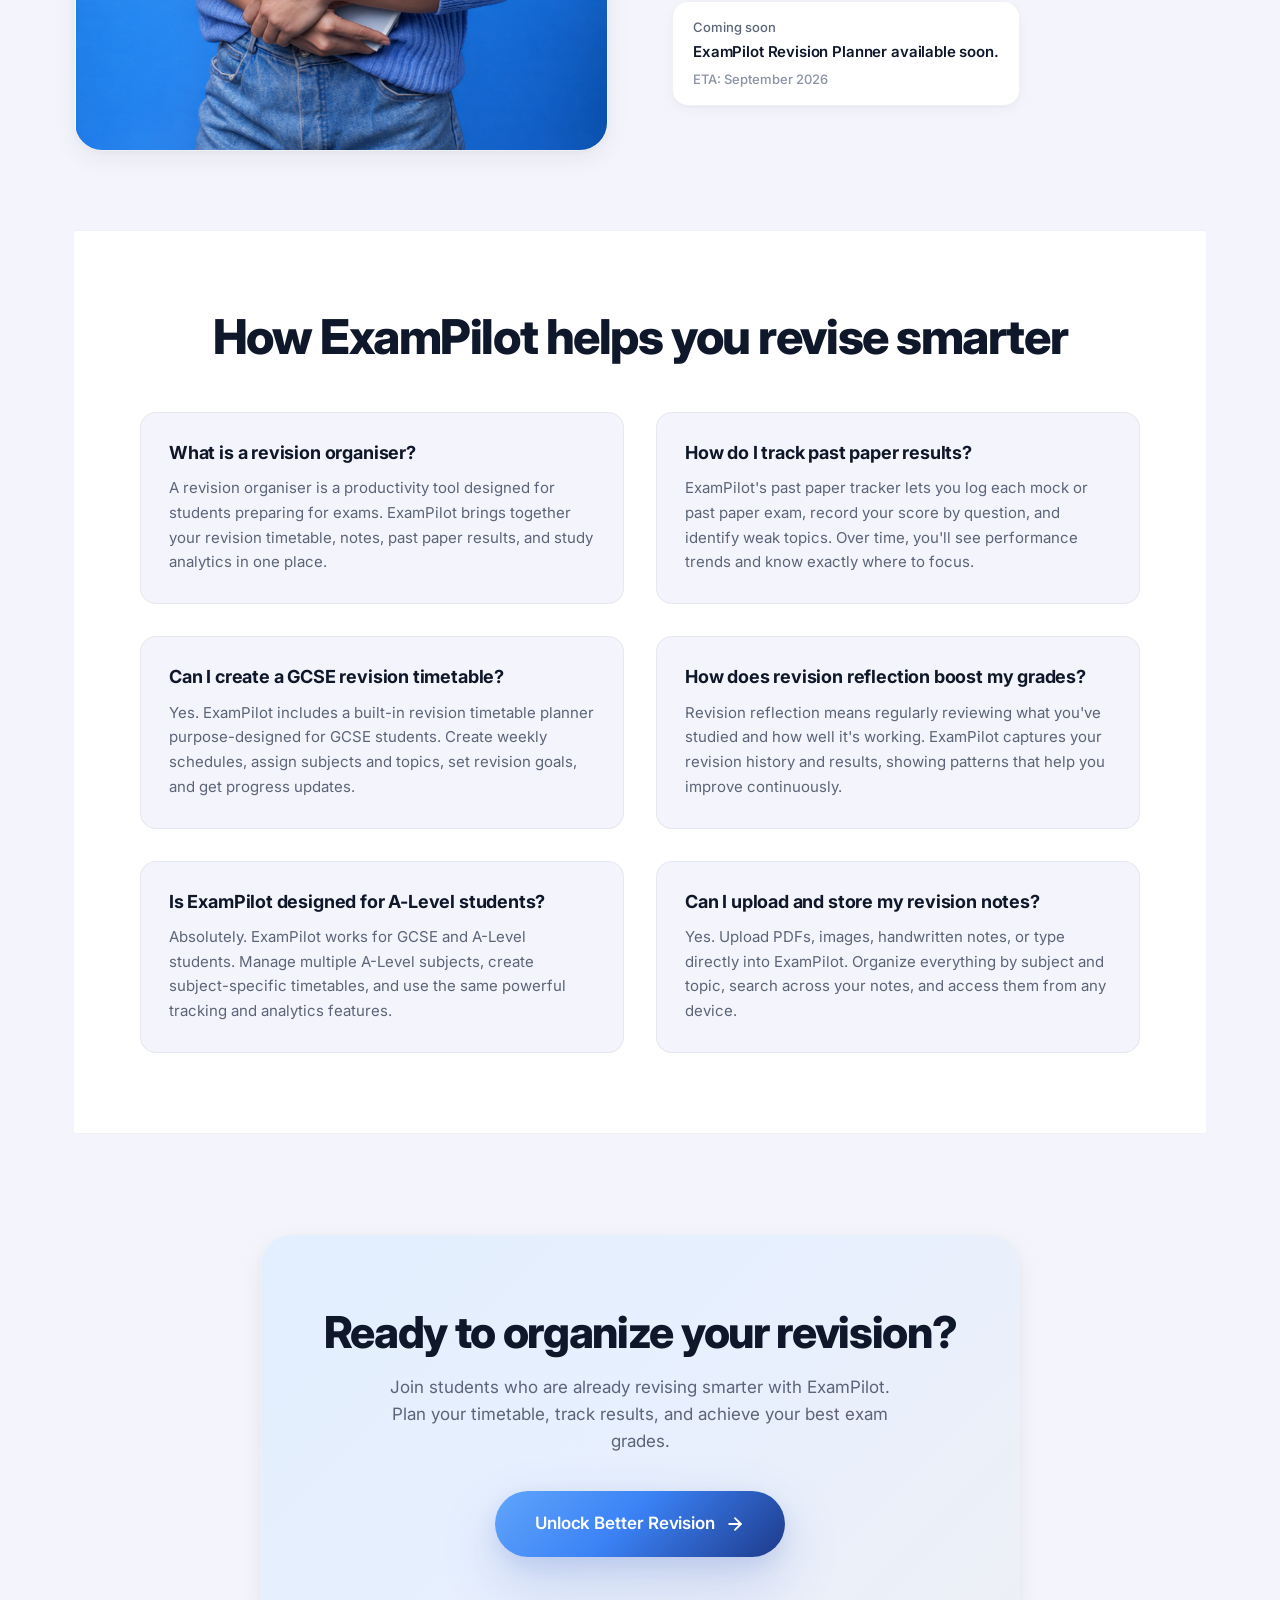
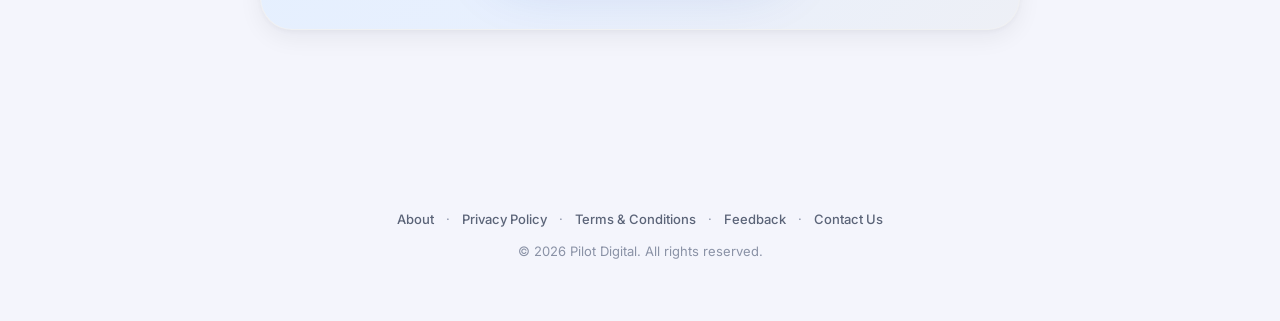
==== commit 0b5a6390: "Update copyright footer index.html" ====
--- a/index.html
+++ b/index.html
@@ -334,7 +334,7 @@
               <p class="cta-description">
                 Join students who are already revising smarter with ExamPilot. Plan your timetable, track results, and achieve your best exam grades.
               </p>
-              <a class="cta-button" href="https://app.exam-pilot.co.uk" target="_blank" rel="noreferrer" aria-label="Start revising with ExamPilot">
+              <a class="cta-button" href="https://status.exam-pilot.co.uk" target="_blank" rel="noreferrer" aria-label="Start revising with ExamPilot">
                 <span>Unlock Better Revision</span>
                 <svg width="20" height="20" viewBox="0 0 24 24" fill="none" stroke="currentColor" stroke-width="2.2" stroke-linecap="round" stroke-linejoin="round" aria-hidden="true">
                   <line x1="5" y1="12" x2="19" y2="12"/>
@@ -369,7 +369,7 @@
             target="_blank" rel="noreferrer">Contact Us</a>
         </div>
         <div class="footer-copy">
-          &copy; <span id="year"></span> ExamPilot. All rights reserved.
+          &copy; <span id="year"></span> Pilot Digital. All rights reserved.
         </div>
       </footer>
 
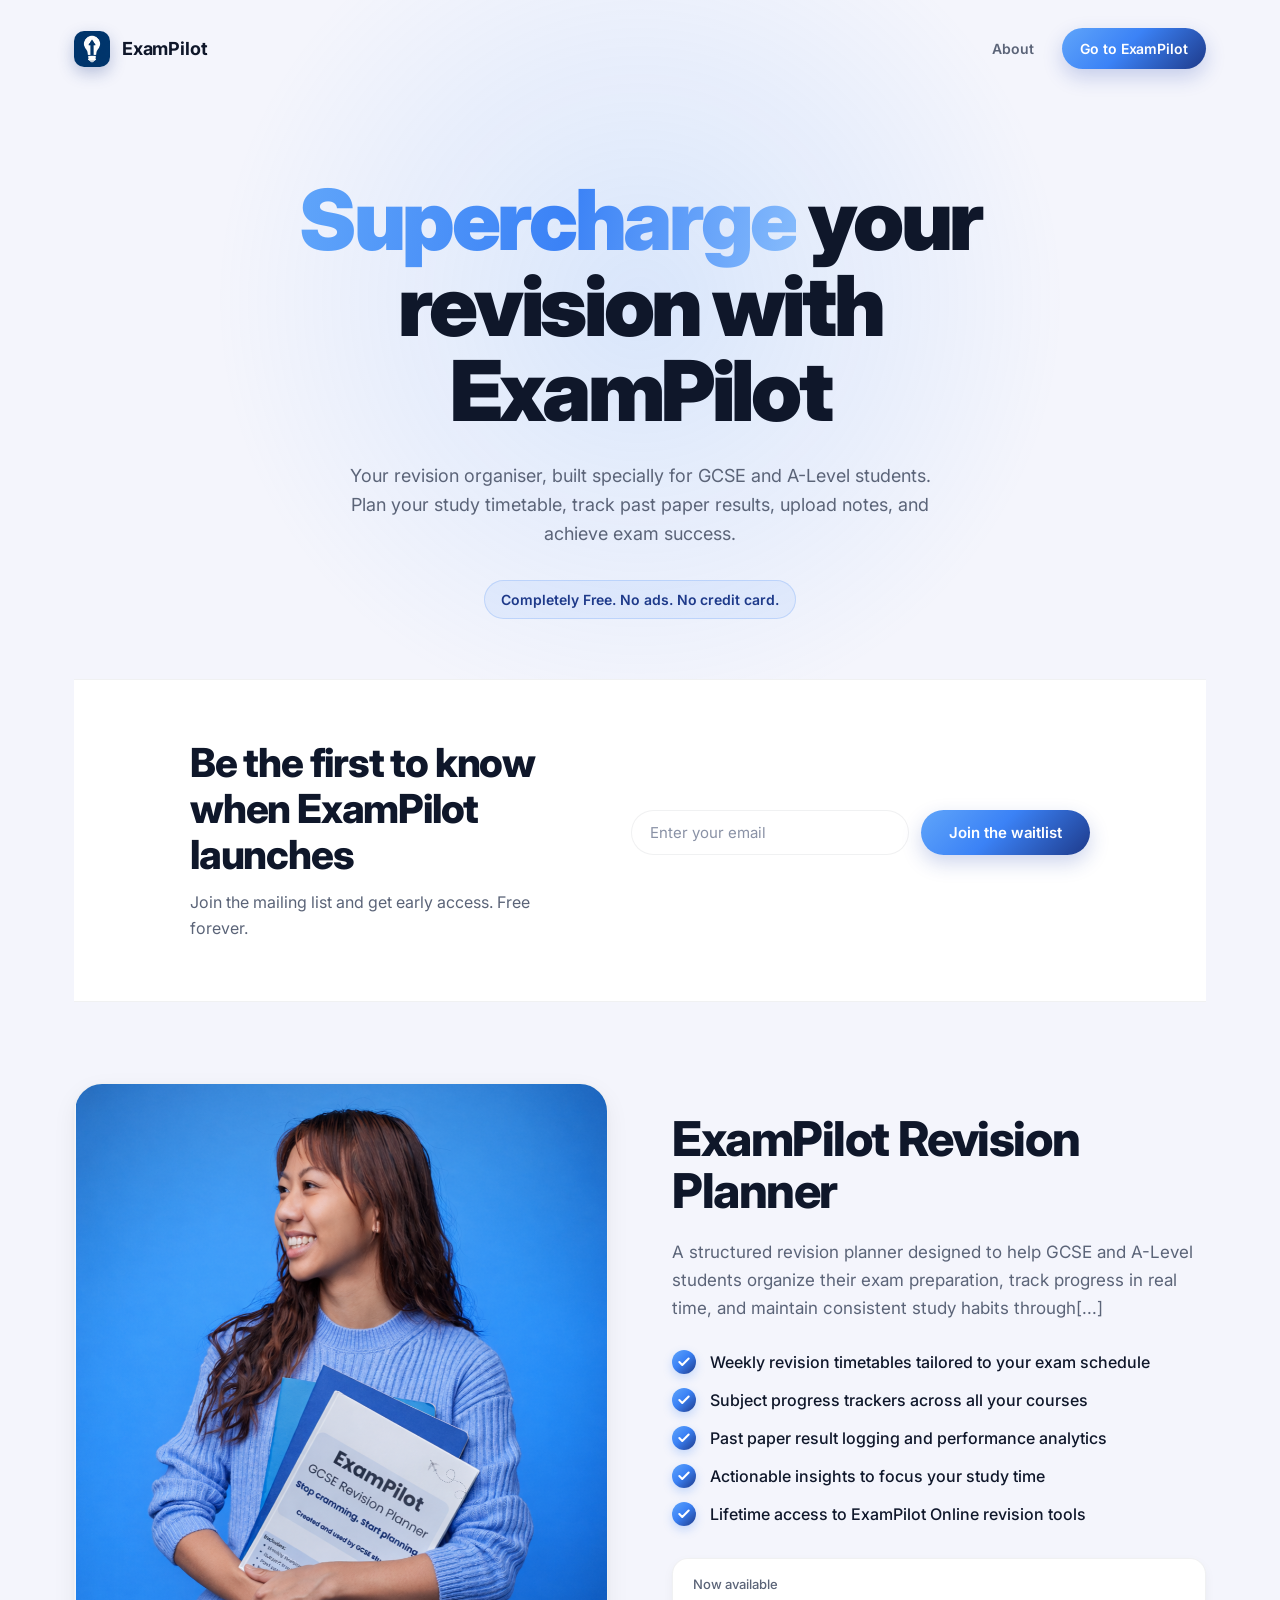
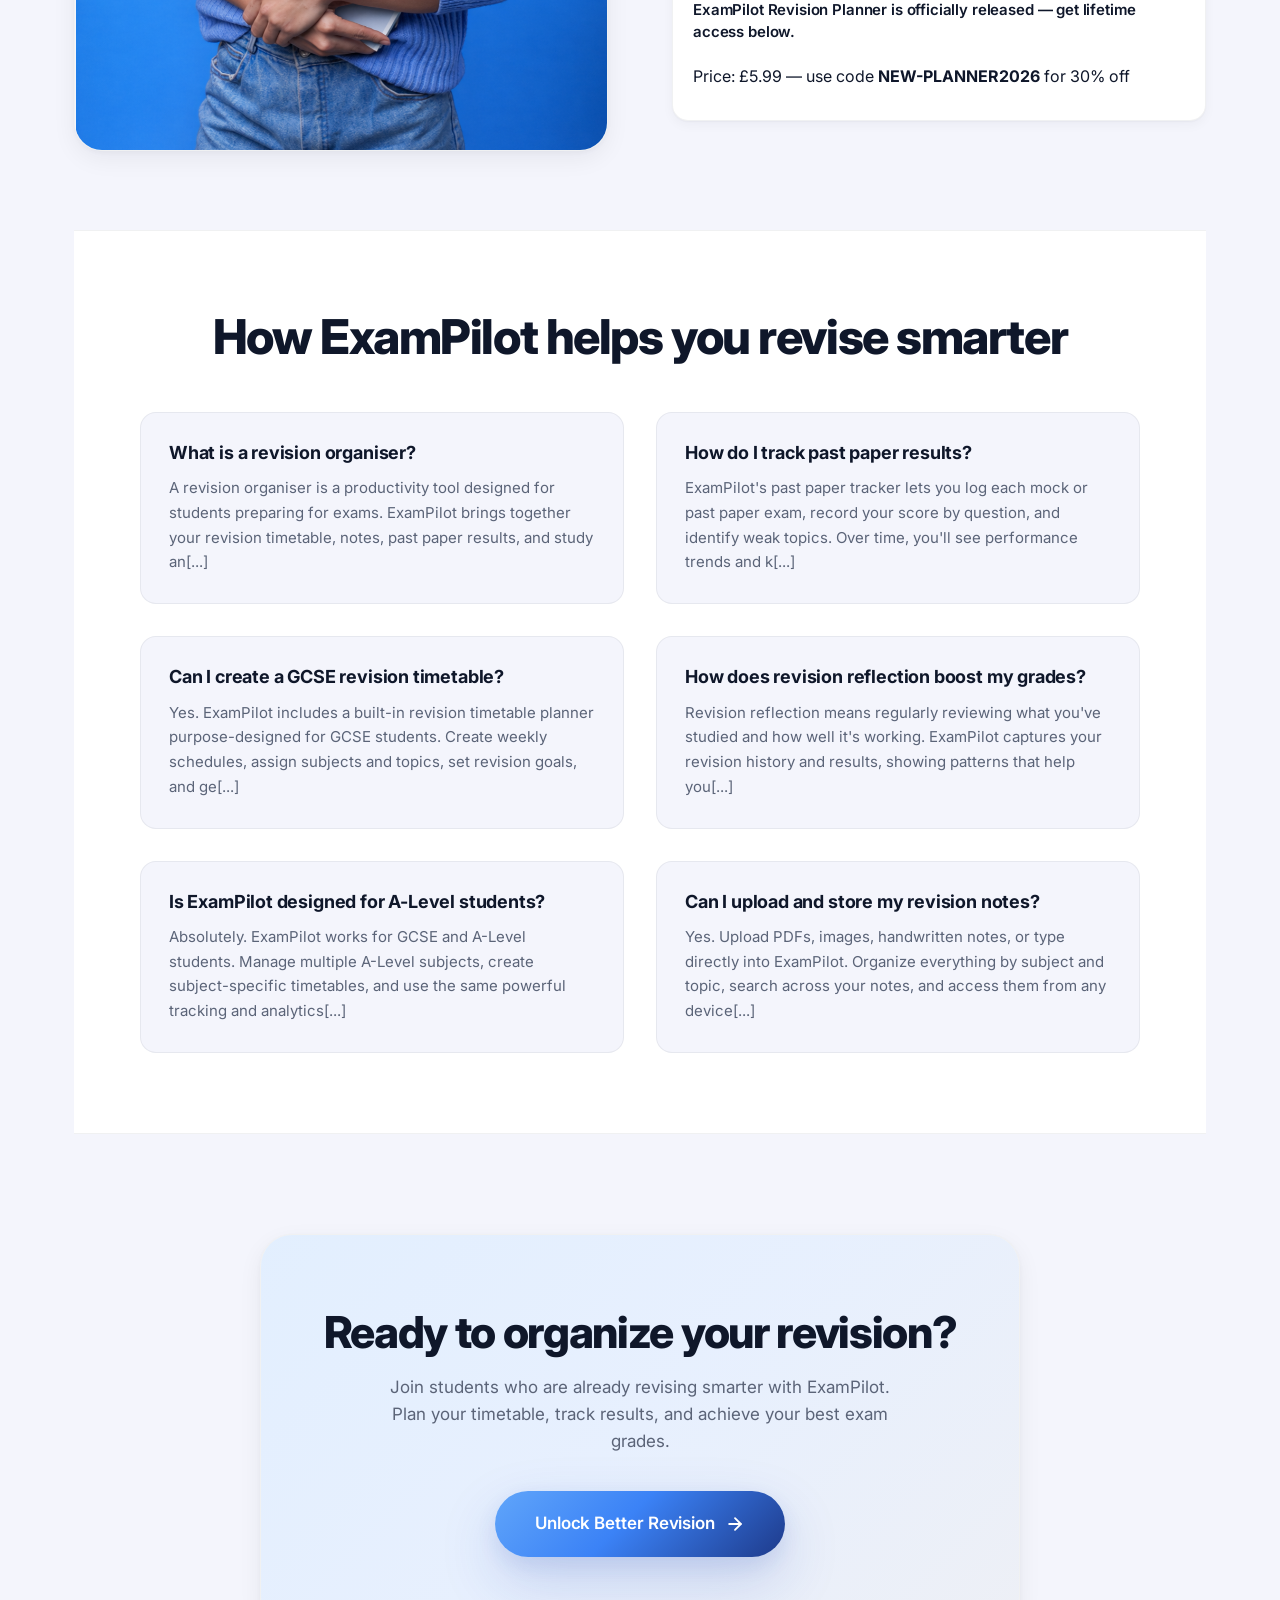
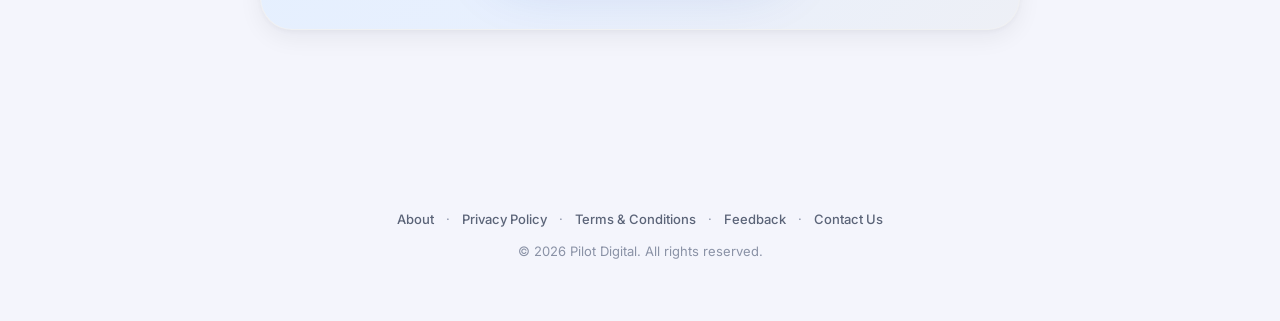
==== commit dfb9c4ed: "Add Stripe buy button to planner section; mark planner as released and include price & discount code" ====
--- a/index.html
+++ b/index.html
@@ -6,7 +6,7 @@
   
   <!-- SEO Meta Tags -->
   <meta name="robots" content="index, follow, max-image-preview:large, max-snippet:-1, max-video-preview:-1" />
-  <meta name="description" content="ExamPilot: Your GCSE & A-Level revision organiser. Plan revision, track past paper results, create timetables, and ace your exams with focused study tools designed for exam success." />
+  <meta name="description" content="ExamPilot: Your GCSE & A-Level revision organiser. Plan revision, track past paper results, create timetables, and ace your exams with focused study tools design[...]" />
   <meta name="keywords" content="revision planner, GCSE revision, A-Level study, revision organiser, past paper tracker, exam revision app, study timetable" />
   <meta name="author" content="ExamPilot" />
   <meta name="theme-color" content="#3b82f6" />
@@ -15,7 +15,7 @@
   <meta property="og:type" content="website" />
   <meta property="og:url" content="https://exam-pilot.co.uk" />
   <meta property="og:title" content="ExamPilot – GCSE & A-Level Revision Organiser" />
-  <meta property="og:description" content="Master your revision with our exam organiser. Plan timetables, track past papers, upload notes, and get real-time analytics. Built for serious students." />
+  <meta property="og:description" content="Master your revision with our exam organiser. Plan timetables, track past papers, upload notes, and get real-time analytics. Built for serious students"[...] />
   <meta property="og:image" content="https://exam-pilot.co.uk/og-image.png" />
   <meta property="og:image:width" content="1200" />
   <meta property="og:image:height" content="630" />
@@ -100,7 +100,7 @@
         "name": "What is a revision organiser?",
         "acceptedAnswer": {
           "@type": "Answer",
-          "text": "A revision organiser is a productivity tool designed to help students plan and track their exam preparation. ExamPilot lets you create revision timetables, upload study notes, track past paper results, and access powerful analytics to guide your studying."
+          "text": "A revision organiser is a productivity tool designed to help students plan and track their exam preparation. ExamPilot lets you create revision timetables, upload study notes, [...]
         }
       },
       {
@@ -108,7 +108,7 @@
         "name": "How can I track my past paper results with ExamPilot?",
         "acceptedAnswer": {
           "@type": "Answer",
-          "text": "ExamPilot's past paper tracker lets you log each exam you complete, record your score, and identify weak areas. Our analytics dashboard shows trends over time, helping you focus on topics that need improvement."
+          "text": "ExamPilot's past paper tracker lets you log each exam you complete, record your score, and identify weak areas. Our analytics dashboard shows trends over time, helping you focu[...]
         }
       },
       {
@@ -116,7 +116,7 @@
         "name": "Can I create a GCSE revision timetable?",
         "acceptedAnswer": {
           "@type": "Answer",
-          "text": "Yes. ExamPilot includes a structured revision timetable builder designed specifically for GCSE students. You can plan your weekly revision schedule, set subject goals, and track your progress throughout your revision journey."
+          "text": "Yes. ExamPilot includes a structured revision timetable builder designed specifically for GCSE students. You can plan your weekly revision schedule, set subject goals, and trac[...]
         }
       },
       {
@@ -124,7 +124,7 @@
         "name": "How does revision reflection help my grades?",
         "acceptedAnswer": {
           "@type": "Answer",
-          "text": "Revision reflection helps you identify what study methods work best for you. By reviewing what you've studied and your results, you can adjust your approach in real time, focusing your efforts on areas with the most impact."
+          "text": "Revision reflection helps you identify what study methods work best for you. By reviewing what you've studied and your results, you can adjust your approach in real time, focus[...]
         }
       },
       {
@@ -132,7 +132,7 @@
         "name": "Is ExamPilot suitable for A-Level students?",
         "acceptedAnswer": {
           "@type": "Answer",
-          "text": "Absolutely. ExamPilot works for both GCSE and A-Level students. You can manage multiple subjects, create detailed revision plans, and track progress across all your A-Level courses with the same powerful tools."
+          "text": "Absolutely. ExamPilot works for both GCSE and A-Level students. You can manage multiple subjects, create detailed revision plans, and track progress across all your A-Level cou[...]
         }
       },
       {
@@ -140,12 +140,13 @@
         "name": "Can I upload and store my revision notes?",
         "acceptedAnswer": {
           "@type": "Answer",
-          "text": "Yes. ExamPilot lets you upload PDFs, images, and text notes directly to your workspace. Organize by subject and topic, search easily, and access your notes anytime you need them from any device."
+          "text": "Yes. ExamPilot lets you upload PDFs, images, and text notes directly to your workspace. Organize by subject and topic, search easily, and access your notes anytime you need the[...]
         }
       }
     ]
   }
   </script>
+  
 </head>
 <body>
   <div class="page">
@@ -159,7 +160,7 @@
         </a>
         <div class="nav-actions">
           <a class="btn btn-ghost" href="/about" aria-label="About ExamPilot">About</a>
-          <a class="btn btn-primary" href="https://status.exam-pilot.co.uk" target="_blank" rel="noreferrer" aria-label="Visit ExamPilot">
+          <a class="btn btn-primary" href="https://app.exam-pilot.co.uk" target="_blank" rel="noreferrer" aria-label="Visit ExamPilot">
             Go to ExamPilot
           </a>
         </div>
@@ -222,7 +223,7 @@
             <div>
               <h2 class="section-title">ExamPilot Revision Planner</h2>
               <p class="section-description">
-                A structured revision planner designed to help GCSE and A-Level students organize their exam preparation, track progress in real time, and maintain consistent study habits throughout their revision journey.
+                A structured revision planner designed to help GCSE and A-Level students organize their exam preparation, track progress in real time, and maintain consistent study habits through[...]
               </p>
               <ul class="feature-list">
                 <li class="feature-item">
@@ -267,9 +268,18 @@
                 </li>
               </ul>
               <div class="eta-card">
-                <span class="eta-label">Coming soon</span>
-                <span class="eta-value">ExamPilot Revision Planner available soon.</span>
-                <span class="eta-eta">ETA: September 2026</span>
+                <span class="eta-label">Now available</span>
+                <span class="eta-value">ExamPilot Revision Planner is officially released — get lifetime access below.</span>
+                <div class="purchase">
+                  <p class="price">Price: £5.99 — use code <strong>NEW-PLANNER2026</strong> for 30% off</p>
+                  <script async src="https://js.stripe.com/v3/buy-button.js"></script>
+
+                  <stripe-buy-button
+                    buy-button-id="buy_btn_1U7E2MBsC0QJ1zLAWCMYjJxu"
+                    publishable-key="pk_live_51U6WJwBsC0QJ1zLAj3M1wIKWNmjjGPmxYs2OvkPGbuzf6HV87RGHkmQM5zXxRa5IXXaR6bjGQ7BNdzfMmIQlpSiv00b8N5kJbu"
+                  >
+                  </stripe-buy-button>
+                </div>
               </div>
             </div>
           </div>
@@ -284,42 +294,42 @@
               <div class="faq-item">
                 <h3 class="faq-question">What is a revision organiser?</h3>
                 <p class="faq-answer">
-                  A revision organiser is a productivity tool designed for students preparing for exams. ExamPilot brings together your revision timetable, notes, past paper results, and study analytics in one place.
+                  A revision organiser is a productivity tool designed for students preparing for exams. ExamPilot brings together your revision timetable, notes, past paper results, and study an[...]
                 </p>
               </div>
 
               <div class="faq-item">
                 <h3 class="faq-question">How do I track past paper results?</h3>
                 <p class="faq-answer">
-                  ExamPilot's past paper tracker lets you log each mock or past paper exam, record your score by question, and identify weak topics. Over time, you'll see performance trends and know exactly where to focus.
+                  ExamPilot's past paper tracker lets you log each mock or past paper exam, record your score by question, and identify weak topics. Over time, you'll see performance trends and k[...]
                 </p>
               </div>
 
               <div class="faq-item">
                 <h3 class="faq-question">Can I create a GCSE revision timetable?</h3>
                 <p class="faq-answer">
-                  Yes. ExamPilot includes a built-in revision timetable planner purpose-designed for GCSE students. Create weekly schedules, assign subjects and topics, set revision goals, and get progress updates.
+                  Yes. ExamPilot includes a built-in revision timetable planner purpose-designed for GCSE students. Create weekly schedules, assign subjects and topics, set revision goals, and ge[...]
                 </p>
               </div>
 
               <div class="faq-item">
                 <h3 class="faq-question">How does revision reflection boost my grades?</h3>
                 <p class="faq-answer">
-                  Revision reflection means regularly reviewing what you've studied and how well it's working. ExamPilot captures your revision history and results, showing patterns that help you improve continuously.
+                  Revision reflection means regularly reviewing what you've studied and how well it's working. ExamPilot captures your revision history and results, showing patterns that help you[...]
                 </p>
               </div>
 
               <div class="faq-item">
                 <h3 class="faq-question">Is ExamPilot designed for A-Level students?</h3>
                 <p class="faq-answer">
-                  Absolutely. ExamPilot works for GCSE and A-Level students. Manage multiple A-Level subjects, create subject-specific timetables, and use the same powerful tracking and analytics features.
+                  Absolutely. ExamPilot works for GCSE and A-Level students. Manage multiple A-Level subjects, create subject-specific timetables, and use the same powerful tracking and analytics[...]
                 </p>
               </div>
 
               <div class="faq-item">
                 <h3 class="faq-question">Can I upload and store my revision notes?</h3>
                 <p class="faq-answer">
-                  Yes. Upload PDFs, images, handwritten notes, or type directly into ExamPilot. Organize everything by subject and topic, search across your notes, and access them from any device.
+                  Yes. Upload PDFs, images, handwritten notes, or type directly into ExamPilot. Organize everything by subject and topic, search across your notes, and access them from any device[...]
                 </p>
               </div>
             </div>
@@ -334,7 +344,7 @@
               <p class="cta-description">
                 Join students who are already revising smarter with ExamPilot. Plan your timetable, track results, and achieve your best exam grades.
               </p>
-              <a class="cta-button" href="https://status.exam-pilot.co.uk" target="_blank" rel="noreferrer" aria-label="Start revising with ExamPilot">
+              <a class="cta-button" href="https://app.exam-pilot.co.uk" target="_blank" rel="noreferrer" aria-label="Start revising with ExamPilot">
                 <span>Unlock Better Revision</span>
                 <svg width="20" height="20" viewBox="0 0 24 24" fill="none" stroke="currentColor" stroke-width="2.2" stroke-linecap="round" stroke-linejoin="round" aria-hidden="true">
                   <line x1="5" y1="12" x2="19" y2="12"/>
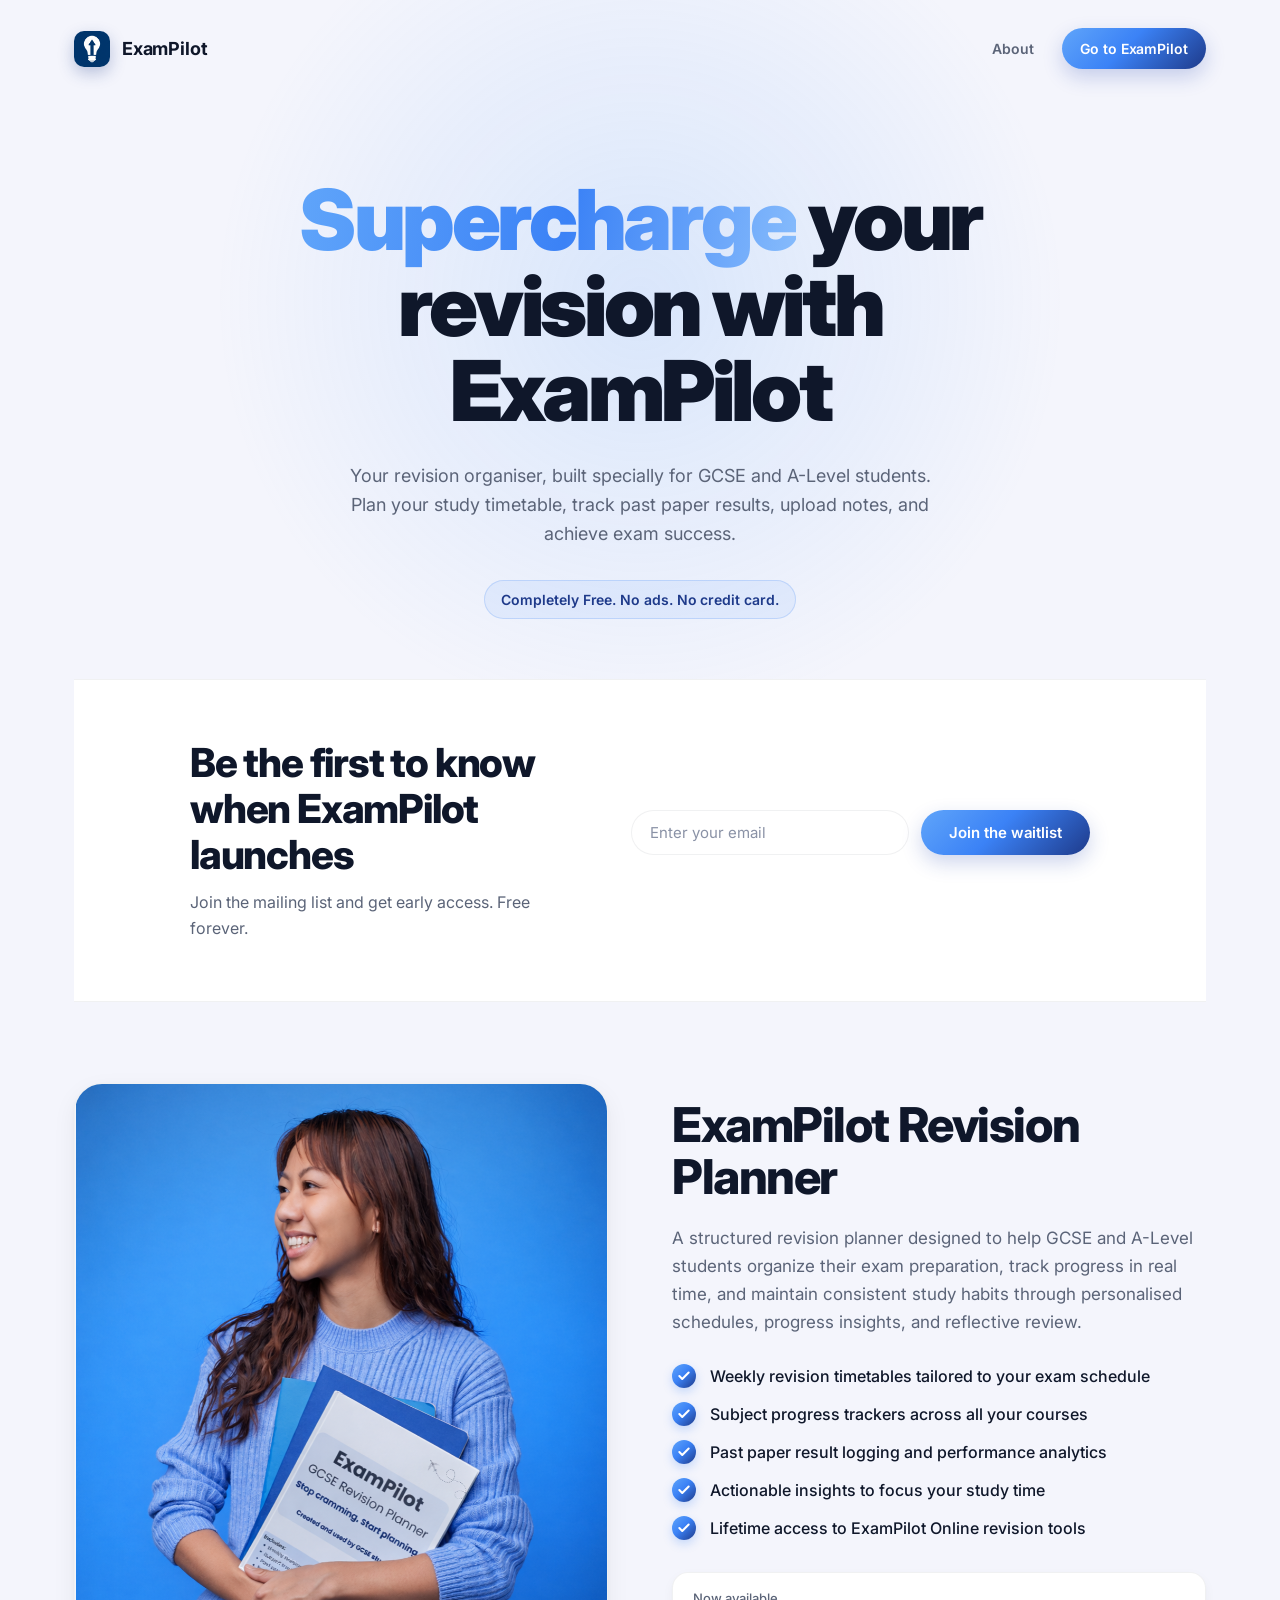
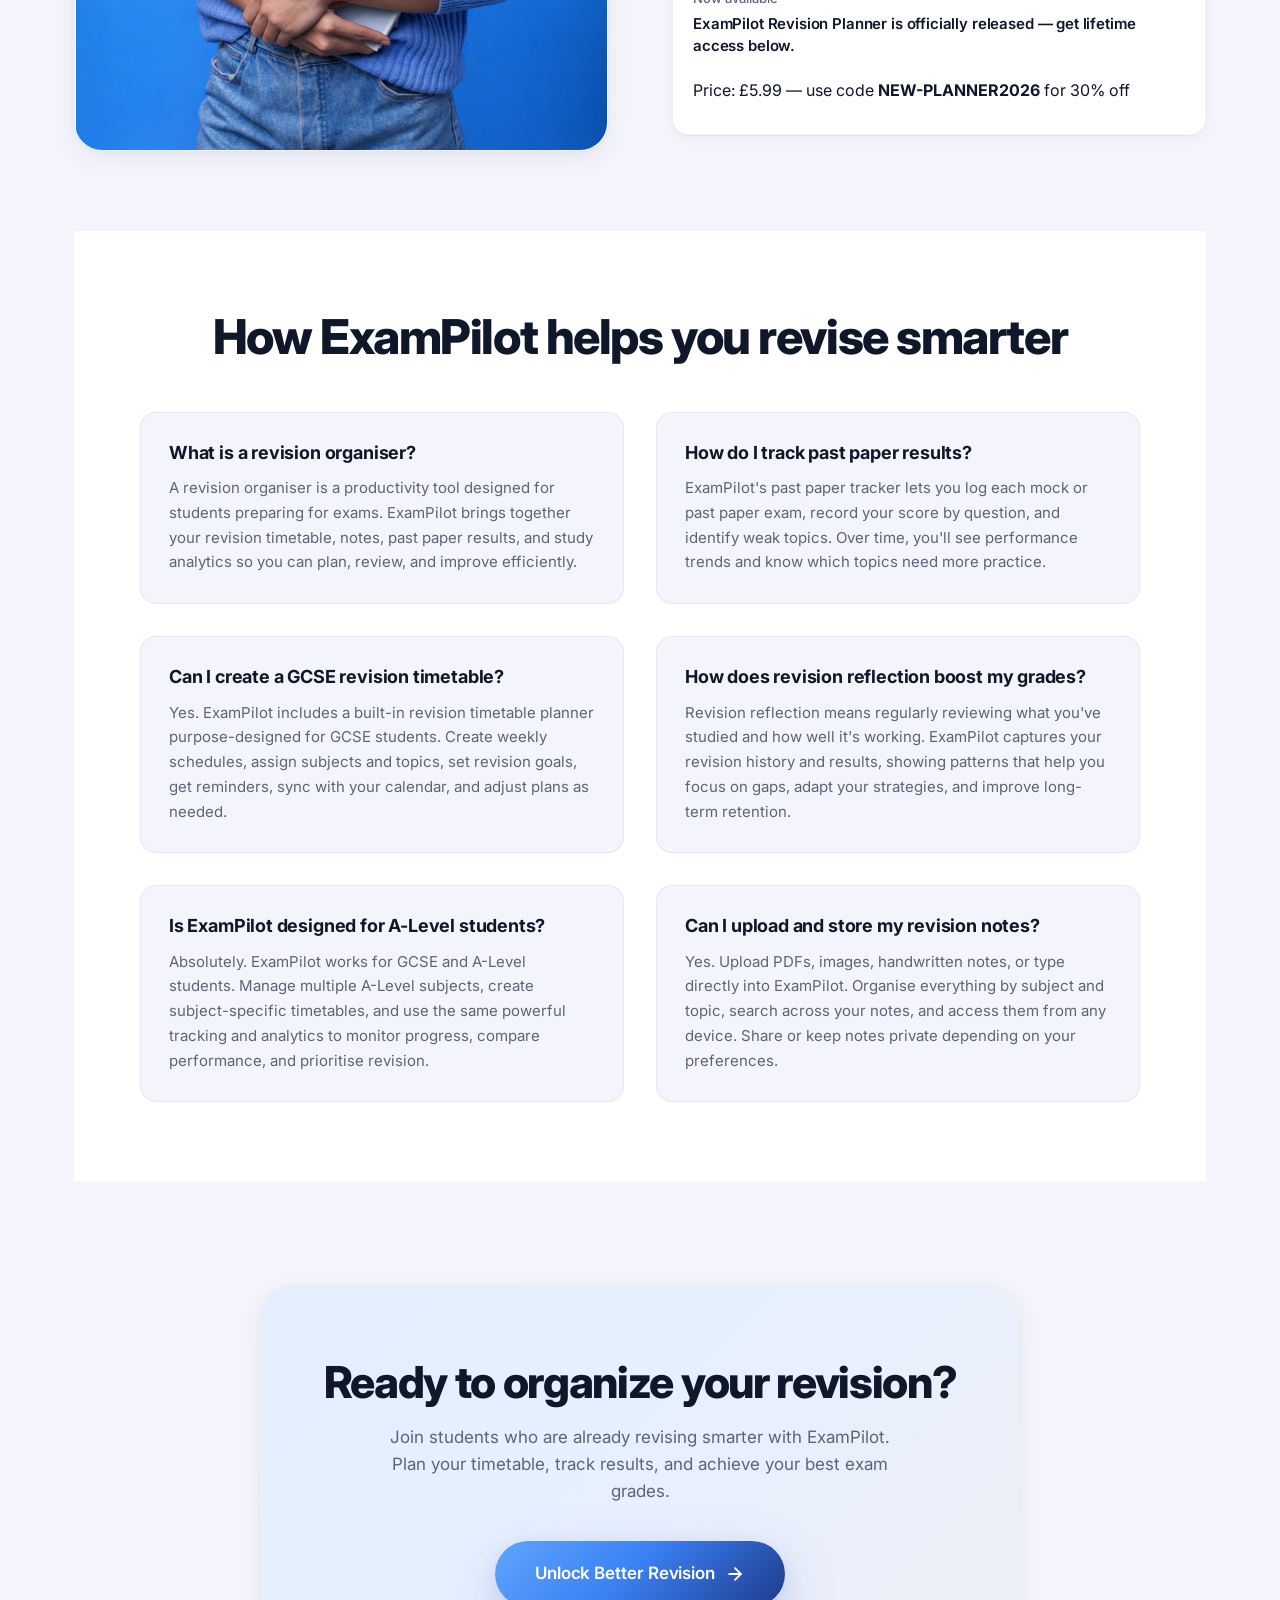
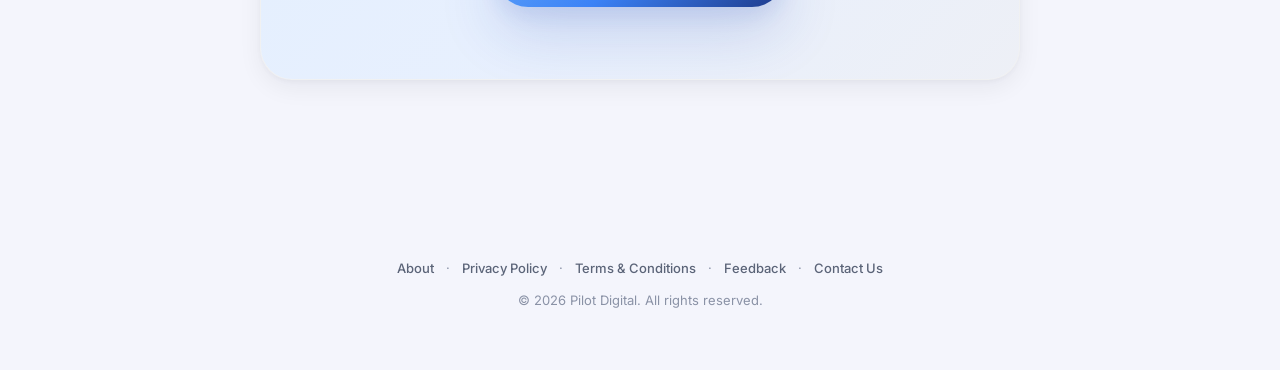
==== commit 25a723d0: "Fix truncated paragraphs: expand SEO meta description, OG description, FAQ JSON-LD and FAQ content; " ====
--- a/index.html
+++ b/index.html
@@ -6,7 +6,7 @@
   
   <!-- SEO Meta Tags -->
   <meta name="robots" content="index, follow, max-image-preview:large, max-snippet:-1, max-video-preview:-1" />
-  <meta name="description" content="ExamPilot: Your GCSE & A-Level revision organiser. Plan revision, track past paper results, create timetables, and ace your exams with focused study tools design[...]" />
+  <meta name="description" content="ExamPilot: Your GCSE & A-Level revision organiser. Plan revision, track past paper results, create timetables, upload notes, and improve with actionable study insights." />
   <meta name="keywords" content="revision planner, GCSE revision, A-Level study, revision organiser, past paper tracker, exam revision app, study timetable" />
   <meta name="author" content="ExamPilot" />
   <meta name="theme-color" content="#3b82f6" />
@@ -15,7 +15,7 @@
   <meta property="og:type" content="website" />
   <meta property="og:url" content="https://exam-pilot.co.uk" />
   <meta property="og:title" content="ExamPilot – GCSE & A-Level Revision Organiser" />
-  <meta property="og:description" content="Master your revision with our exam organiser. Plan timetables, track past papers, upload notes, and get real-time analytics. Built for serious students"[...] />
+  <meta property="og:description" content="Master your revision with our exam organiser. Plan timetables, track past papers, upload notes, and get real-time analytics and personalised study insights." />
   <meta property="og:image" content="https://exam-pilot.co.uk/og-image.png" />
   <meta property="og:image:width" content="1200" />
   <meta property="og:image:height" content="630" />
@@ -100,7 +100,7 @@
         "name": "What is a revision organiser?",
         "acceptedAnswer": {
           "@type": "Answer",
-          "text": "A revision organiser is a productivity tool designed to help students plan and track their exam preparation. ExamPilot lets you create revision timetables, upload study notes, [...]
+          "text": "A revision organiser is a productivity tool designed for students preparing for exams. ExamPilot brings together your revision timetable, notes, past paper results, and study analytics so you can plan, review, and improve efficiently."
         }
       },
       {
@@ -108,7 +108,7 @@
         "name": "How can I track my past paper results with ExamPilot?",
         "acceptedAnswer": {
           "@type": "Answer",
-          "text": "ExamPilot's past paper tracker lets you log each exam you complete, record your score, and identify weak areas. Our analytics dashboard shows trends over time, helping you focu[...]
+          "text": "ExamPilot's past paper tracker lets you log each mock or past paper exam, record your score by question, and identify weak topics. Over time, you'll see performance trends and know which topics need more practice."
         }
       },
       {
@@ -116,7 +116,7 @@
         "name": "Can I create a GCSE revision timetable?",
         "acceptedAnswer": {
           "@type": "Answer",
-          "text": "Yes. ExamPilot includes a structured revision timetable builder designed specifically for GCSE students. You can plan your weekly revision schedule, set subject goals, and trac[...]
+          "text": "Yes. ExamPilot includes a built-in revision timetable planner purpose-designed for GCSE students. Create weekly schedules, assign subjects and topics, set revision goals, get reminders, and adjust plans as needed."
         }
       },
       {
@@ -124,7 +124,7 @@
         "name": "How does revision reflection help my grades?",
         "acceptedAnswer": {
           "@type": "Answer",
-          "text": "Revision reflection helps you identify what study methods work best for you. By reviewing what you've studied and your results, you can adjust your approach in real time, focus[...]
+          "text": "Revision reflection means regularly reviewing what you've studied and how well it's working. ExamPilot captures your revision history and results, showing patterns that help you focus on gaps, adapt your strategies, and improve long-term retention."
         }
       },
       {
@@ -132,7 +132,7 @@
         "name": "Is ExamPilot suitable for A-Level students?",
         "acceptedAnswer": {
           "@type": "Answer",
-          "text": "Absolutely. ExamPilot works for both GCSE and A-Level students. You can manage multiple subjects, create detailed revision plans, and track progress across all your A-Level cou[...]
+          "text": "Absolutely. ExamPilot works for both GCSE and A-Level students. Manage multiple A-Level subjects, create subject-specific timetables, and use the same powerful tracking and analytics to monitor progress, compare performance, and prioritise revision."
         }
       },
       {
@@ -140,7 +140,7 @@
         "name": "Can I upload and store my revision notes?",
         "acceptedAnswer": {
           "@type": "Answer",
-          "text": "Yes. ExamPilot lets you upload PDFs, images, and text notes directly to your workspace. Organize by subject and topic, search easily, and access your notes anytime you need the[...]
+          "text": "Yes. Upload PDFs, images, handwritten notes, or type directly into ExamPilot. Organise everything by subject and topic, search across your notes, access them from any device, and share or keep them private as needed."
         }
       }
     ]
@@ -223,7 +223,7 @@
             <div>
               <h2 class="section-title">ExamPilot Revision Planner</h2>
               <p class="section-description">
-                A structured revision planner designed to help GCSE and A-Level students organize their exam preparation, track progress in real time, and maintain consistent study habits through[...]
+                A structured revision planner designed to help GCSE and A-Level students organize their exam preparation, track progress in real time, and maintain consistent study habits through personalised schedules, progress insights, and reflective review.
               </p>
               <ul class="feature-list">
                 <li class="feature-item">
@@ -294,42 +294,42 @@
               <div class="faq-item">
                 <h3 class="faq-question">What is a revision organiser?</h3>
                 <p class="faq-answer">
-                  A revision organiser is a productivity tool designed for students preparing for exams. ExamPilot brings together your revision timetable, notes, past paper results, and study an[...]
+                  A revision organiser is a productivity tool designed for students preparing for exams. ExamPilot brings together your revision timetable, notes, past paper results, and study analytics so you can plan, review, and improve efficiently.
                 </p>
               </div>
 
               <div class="faq-item">
                 <h3 class="faq-question">How do I track past paper results?</h3>
                 <p class="faq-answer">
-                  ExamPilot's past paper tracker lets you log each mock or past paper exam, record your score by question, and identify weak topics. Over time, you'll see performance trends and k[...]
+                  ExamPilot's past paper tracker lets you log each mock or past paper exam, record your score by question, and identify weak topics. Over time, you'll see performance trends and know which topics need more practice.
                 </p>
               </div>
 
               <div class="faq-item">
                 <h3 class="faq-question">Can I create a GCSE revision timetable?</h3>
                 <p class="faq-answer">
-                  Yes. ExamPilot includes a built-in revision timetable planner purpose-designed for GCSE students. Create weekly schedules, assign subjects and topics, set revision goals, and ge[...]
+                  Yes. ExamPilot includes a built-in revision timetable planner purpose-designed for GCSE students. Create weekly schedules, assign subjects and topics, set revision goals, get reminders, sync with your calendar, and adjust plans as needed.
                 </p>
               </div>
 
               <div class="faq-item">
                 <h3 class="faq-question">How does revision reflection boost my grades?</h3>
                 <p class="faq-answer">
-                  Revision reflection means regularly reviewing what you've studied and how well it's working. ExamPilot captures your revision history and results, showing patterns that help you[...]
+                  Revision reflection means regularly reviewing what you've studied and how well it's working. ExamPilot captures your revision history and results, showing patterns that help you focus on gaps, adapt your strategies, and improve long-term retention.
                 </p>
               </div>
 
               <div class="faq-item">
                 <h3 class="faq-question">Is ExamPilot designed for A-Level students?</h3>
                 <p class="faq-answer">
-                  Absolutely. ExamPilot works for GCSE and A-Level students. Manage multiple A-Level subjects, create subject-specific timetables, and use the same powerful tracking and analytics[...]
+                  Absolutely. ExamPilot works for GCSE and A-Level students. Manage multiple A-Level subjects, create subject-specific timetables, and use the same powerful tracking and analytics to monitor progress, compare performance, and prioritise revision.
                 </p>
               </div>
 
               <div class="faq-item">
                 <h3 class="faq-question">Can I upload and store my revision notes?</h3>
                 <p class="faq-answer">
-                  Yes. Upload PDFs, images, handwritten notes, or type directly into ExamPilot. Organize everything by subject and topic, search across your notes, and access them from any device[...]
+                  Yes. Upload PDFs, images, handwritten notes, or type directly into ExamPilot. Organise everything by subject and topic, search across your notes, and access them from any device. Share or keep notes private depending on your preferences.
                 </p>
               </div>
             </div>
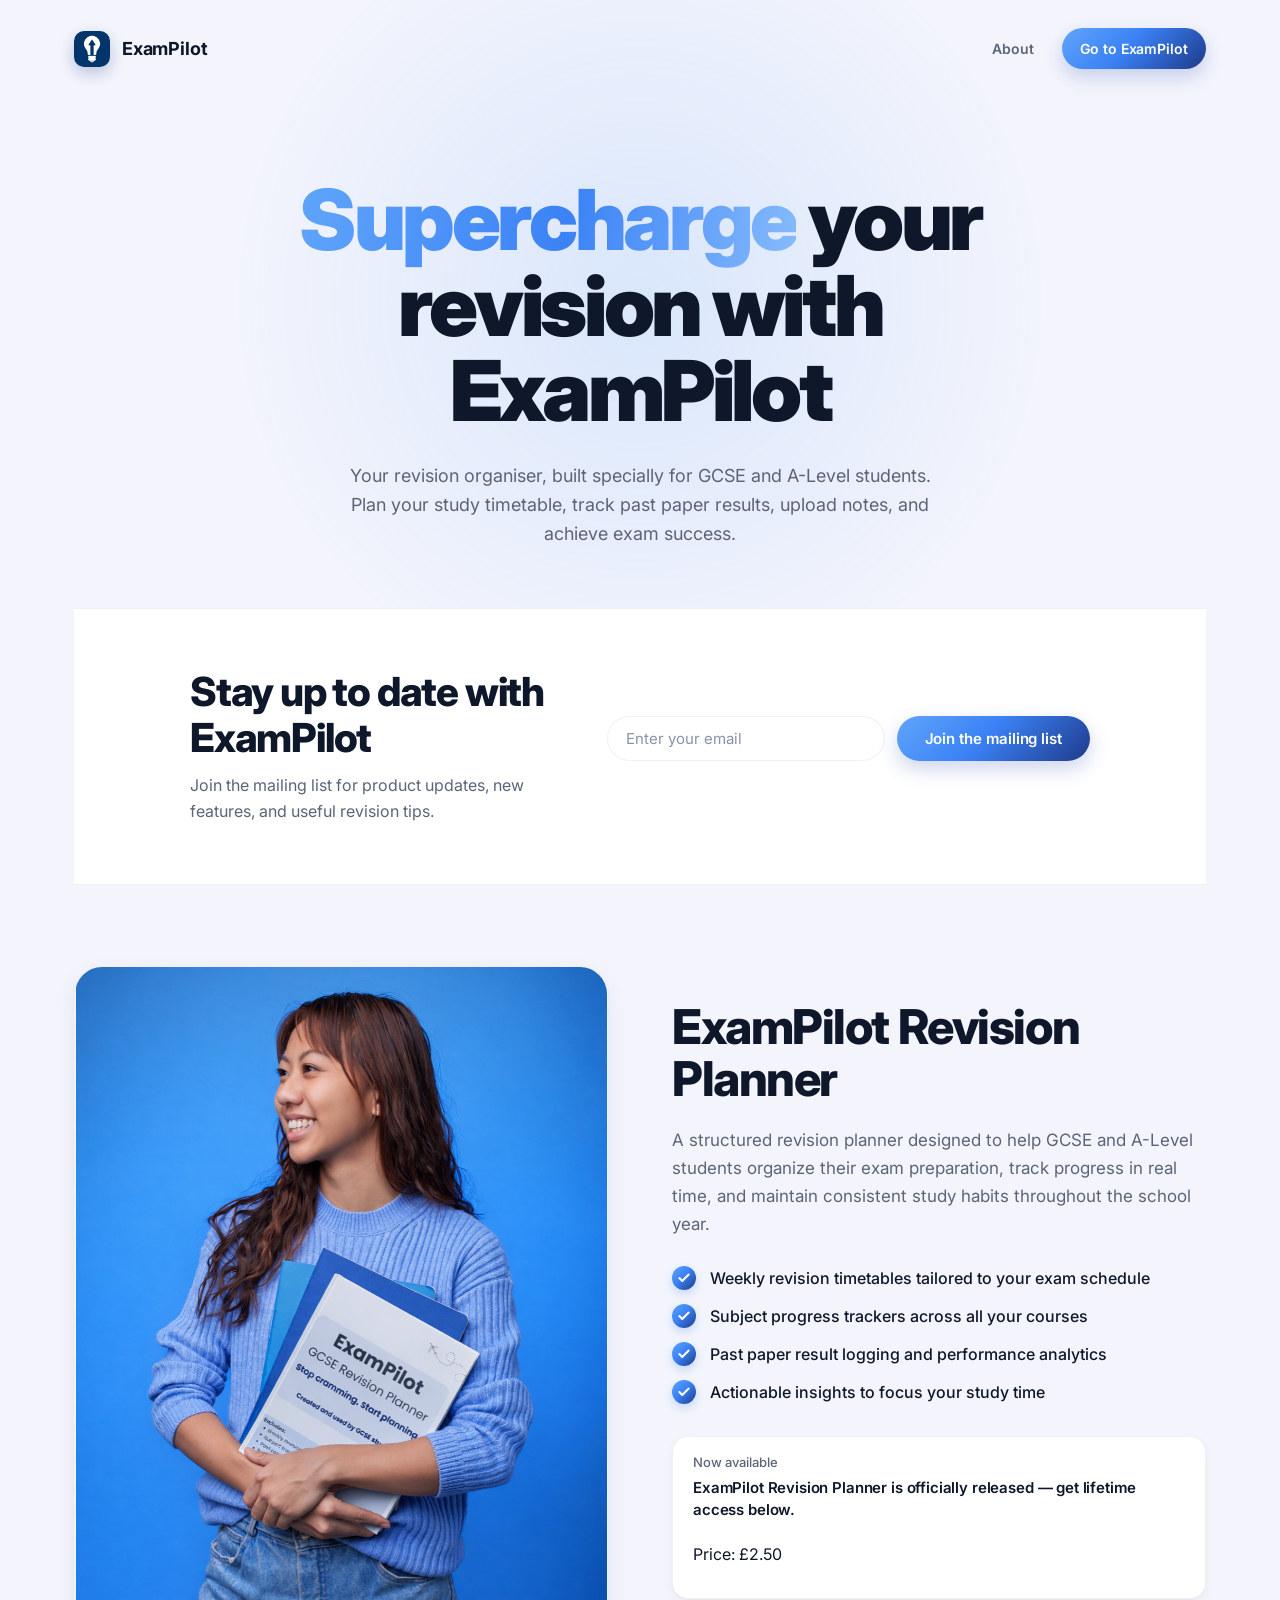
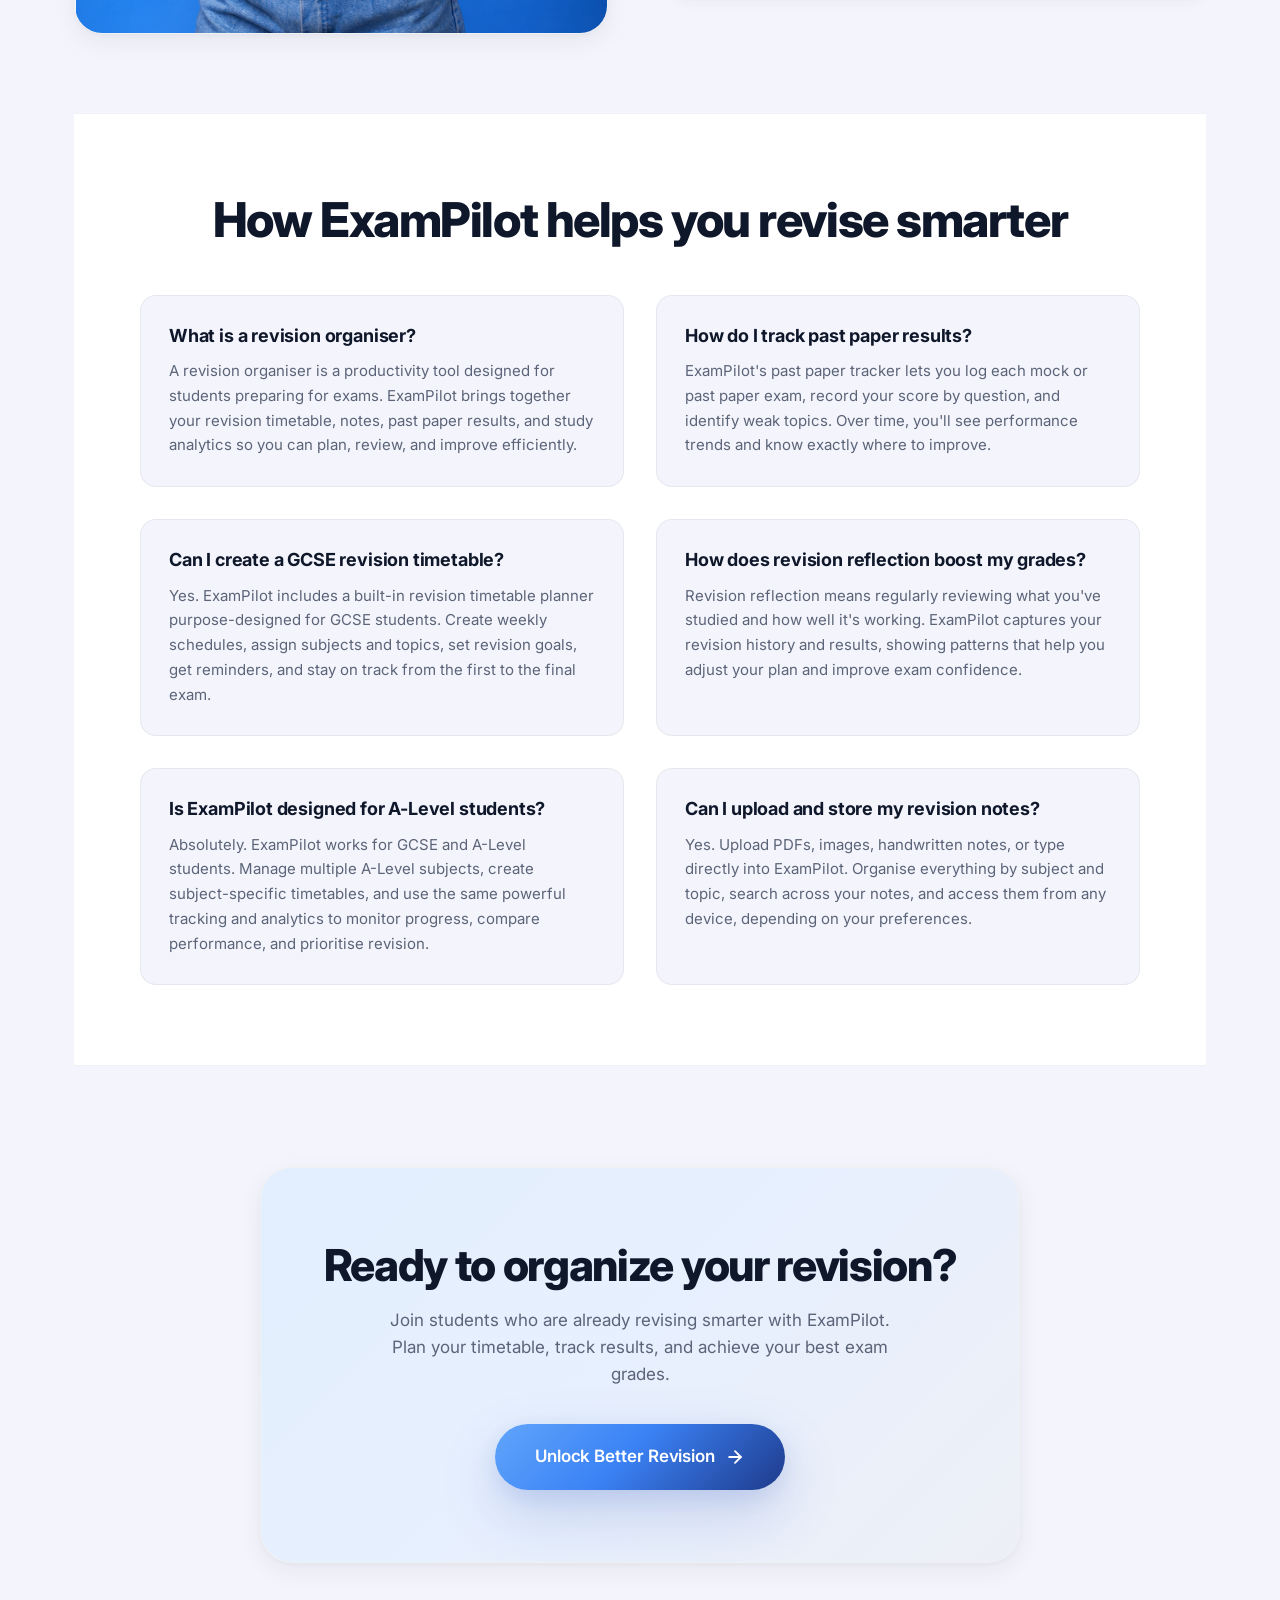
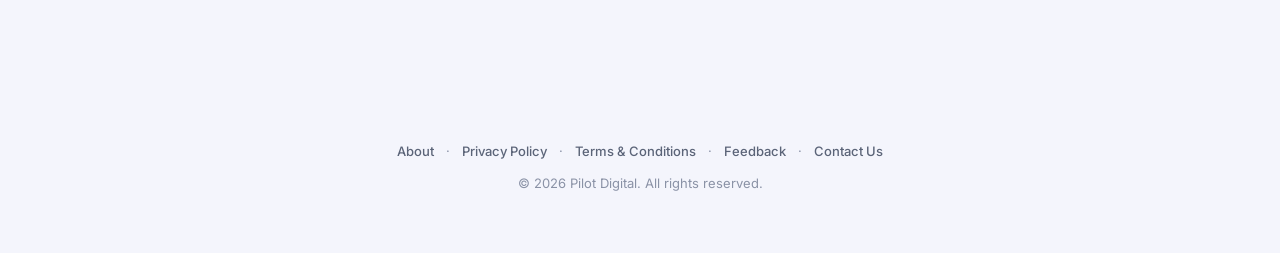
==== commit 4e65916c: "Update homepage copy and pricing" ====
--- a/index.html
+++ b/index.html
@@ -108,7 +108,7 @@
         "name": "How can I track my past paper results with ExamPilot?",
         "acceptedAnswer": {
           "@type": "Answer",
-          "text": "ExamPilot's past paper tracker lets you log each mock or past paper exam, record your score by question, and identify weak topics. Over time, you'll see performance trends and know which topics need more practice."
+          "text": "ExamPilot's past paper tracker lets you log each mock or past paper exam, record your score by question, and identify weak topics. Over time, you'll see performance trends and know exactly where to improve."
         }
       },
       {
@@ -116,7 +116,7 @@
         "name": "Can I create a GCSE revision timetable?",
         "acceptedAnswer": {
           "@type": "Answer",
-          "text": "Yes. ExamPilot includes a built-in revision timetable planner purpose-designed for GCSE students. Create weekly schedules, assign subjects and topics, set revision goals, get reminders, and adjust plans as needed."
+          "text": "Yes. ExamPilot includes a built-in revision timetable planner purpose-designed for GCSE students. Create weekly schedules, assign subjects and topics, set revision goals, get reminder notifications, and stay on track from the first to the final exam."
         }
       },
       {
@@ -124,7 +124,7 @@
         "name": "How does revision reflection help my grades?",
         "acceptedAnswer": {
           "@type": "Answer",
-          "text": "Revision reflection means regularly reviewing what you've studied and how well it's working. ExamPilot captures your revision history and results, showing patterns that help you focus on gaps, adapt your strategies, and improve long-term retention."
+          "text": "Revision reflection means regularly reviewing what you've studied and how well it's working. ExamPilot captures your revision history and results, showing patterns that help you adjust your plan and improve exam confidence."
         }
       },
       {
@@ -177,17 +177,14 @@
           <p class="hero-subtitle">
             Your revision organiser, built specially for GCSE and A-Level students. Plan your study timetable, track past paper results, upload notes, and achieve exam success.
           </p>
-          <div class="hero-badge">
-            <span class="badge-text">Completely Free. No ads. No credit card.</span>
-          </div>
         </header>
 
         <!-- MAILING LIST SECTION -->
         <section class="mailing-list-section reveal" id="mailing-list">
           <div class="mailing-list-content">
             <div>
-              <h2 class="mailing-list-heading">Be the first to know when ExamPilot launches</h2>
-              <p class="mailing-list-subheading">Join the mailing list and get early access. Free forever.</p>
+              <h2 class="mailing-list-heading">Stay up to date with ExamPilot</h2>
+              <p class="mailing-list-subheading">Join the mailing list for product updates, new features, and useful revision tips.</p>
             </div>
             <form
               action="https://buttondown.com/api/emails/embed-subscribe/exampilot"
@@ -203,7 +200,7 @@
                   required
                   aria-label="Email address"
                 />
-                <input type="submit" value="Join the waitlist" class="form-submit" />
+                <input type="submit" value="Join the mailing list" class="form-submit" />
               </div>
               <p class="form-note">
                 <a href="https://buttondown.com/refer/exampilot" target="_blank" rel="noreferrer">
@@ -223,7 +220,7 @@
             <div>
               <h2 class="section-title">ExamPilot Revision Planner</h2>
               <p class="section-description">
-                A structured revision planner designed to help GCSE and A-Level students organize their exam preparation, track progress in real time, and maintain consistent study habits through personalised schedules, progress insights, and reflective review.
+                A structured revision planner designed to help GCSE and A-Level students organize their exam preparation, track progress in real time, and maintain consistent study habits throughout the school year.
               </p>
               <ul class="feature-list">
                 <li class="feature-item">
@@ -258,25 +255,17 @@
                   </span>
                   <span>Actionable insights to focus your study time</span>
                 </li>
-                <li class="feature-item">
-                  <span class="check-icon" aria-hidden="true">
-                    <svg width="14" height="14" viewBox="0 0 24 24" fill="none" stroke="white" stroke-width="3.5" stroke-linecap="round" stroke-linejoin="round">
-                      <polyline points="20 6 9 17 4 12"/>
-                    </svg>
-                  </span>
-                  <span>Lifetime access to ExamPilot Online revision tools</span>
-                </li>
               </ul>
               <div class="eta-card">
                 <span class="eta-label">Now available</span>
                 <span class="eta-value">ExamPilot Revision Planner is officially released — get lifetime access below.</span>
                 <div class="purchase">
-                  <p class="price">Price: £5.99 — use code <strong>NEW-PLANNER2026</strong> for 30% off</p>
+                  <p class="price">Price: £2.50</p>
                   <script async src="https://js.stripe.com/v3/buy-button.js"></script>
 
                   <stripe-buy-button
                     buy-button-id="buy_btn_1U7E2MBsC0QJ1zLAWCMYjJxu"
-                    publishable-key="pk_live_51U6WJwBsC0QJ1zLAj3M1wIKWNmjjGPmxYs2OvkPGbuzf6HV87RGHkmQM5zXxRa5IXXaR6bjGQ7BNdzfMmIQlpSiv00b8N5kJbu"
+                    publishable-key="pk_live_51U6WJwBsC0QJ1zLAj3M1wIKWNmjjGPmxYs2OvkPGbuzf6HV87RGHkmQM5zXxRaR6bjGQ7BNdzfMmIQlpSiv00b8N5kJbu"
                   >
                   </stripe-buy-button>
                 </div>
@@ -301,21 +290,21 @@
               <div class="faq-item">
                 <h3 class="faq-question">How do I track past paper results?</h3>
                 <p class="faq-answer">
-                  ExamPilot's past paper tracker lets you log each mock or past paper exam, record your score by question, and identify weak topics. Over time, you'll see performance trends and know which topics need more practice.
+                  ExamPilot's past paper tracker lets you log each mock or past paper exam, record your score by question, and identify weak topics. Over time, you'll see performance trends and know exactly where to improve.
                 </p>
               </div>
 
               <div class="faq-item">
                 <h3 class="faq-question">Can I create a GCSE revision timetable?</h3>
                 <p class="faq-answer">
-                  Yes. ExamPilot includes a built-in revision timetable planner purpose-designed for GCSE students. Create weekly schedules, assign subjects and topics, set revision goals, get reminders, sync with your calendar, and adjust plans as needed.
+                  Yes. ExamPilot includes a built-in revision timetable planner purpose-designed for GCSE students. Create weekly schedules, assign subjects and topics, set revision goals, get reminders, and stay on track from the first to the final exam.
                 </p>
               </div>
 
               <div class="faq-item">
                 <h3 class="faq-question">How does revision reflection boost my grades?</h3>
                 <p class="faq-answer">
-                  Revision reflection means regularly reviewing what you've studied and how well it's working. ExamPilot captures your revision history and results, showing patterns that help you focus on gaps, adapt your strategies, and improve long-term retention.
+                  Revision reflection means regularly reviewing what you've studied and how well it's working. ExamPilot captures your revision history and results, showing patterns that help you adjust your plan and improve exam confidence.
                 </p>
               </div>
 
@@ -329,7 +318,7 @@
               <div class="faq-item">
                 <h3 class="faq-question">Can I upload and store my revision notes?</h3>
                 <p class="faq-answer">
-                  Yes. Upload PDFs, images, handwritten notes, or type directly into ExamPilot. Organise everything by subject and topic, search across your notes, and access them from any device. Share or keep notes private depending on your preferences.
+                  Yes. Upload PDFs, images, handwritten notes, or type directly into ExamPilot. Organise everything by subject and topic, search across your notes, and access them from any device, depending on your preferences.
                 </p>
               </div>
             </div>
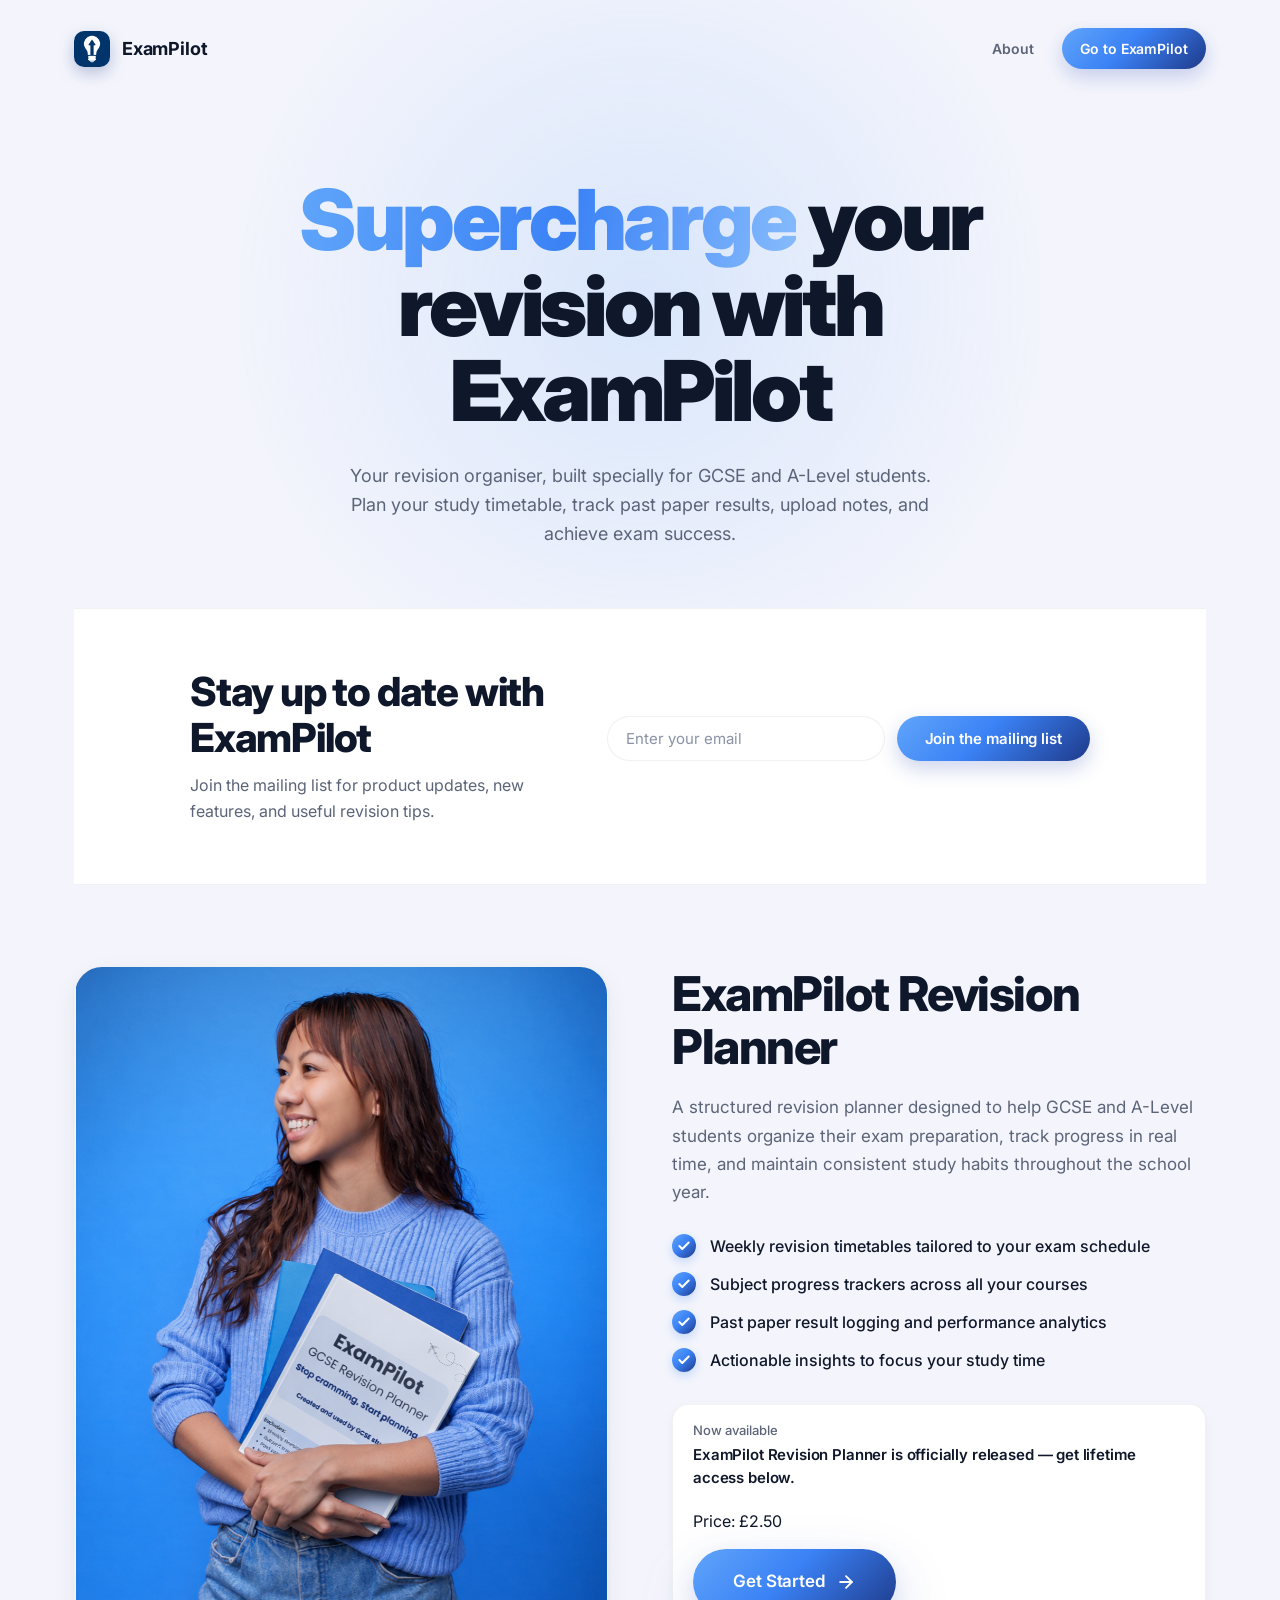
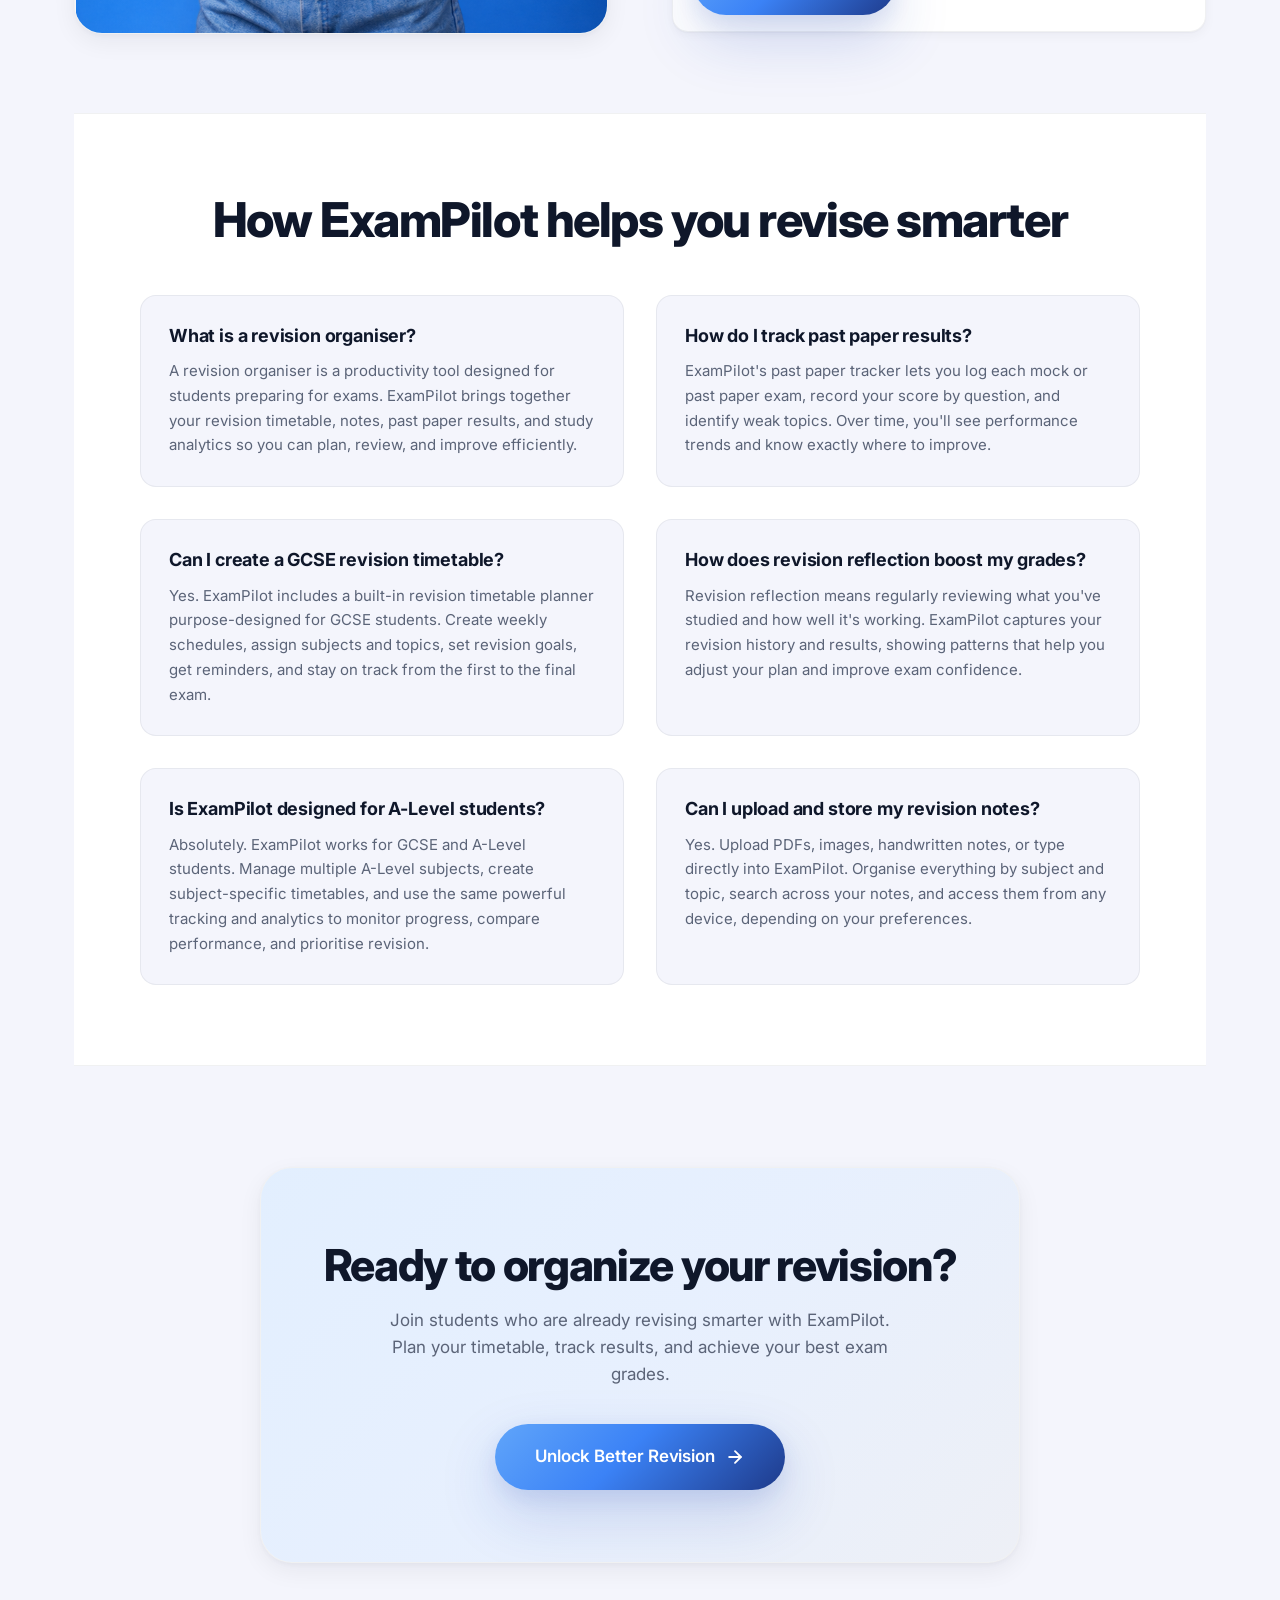
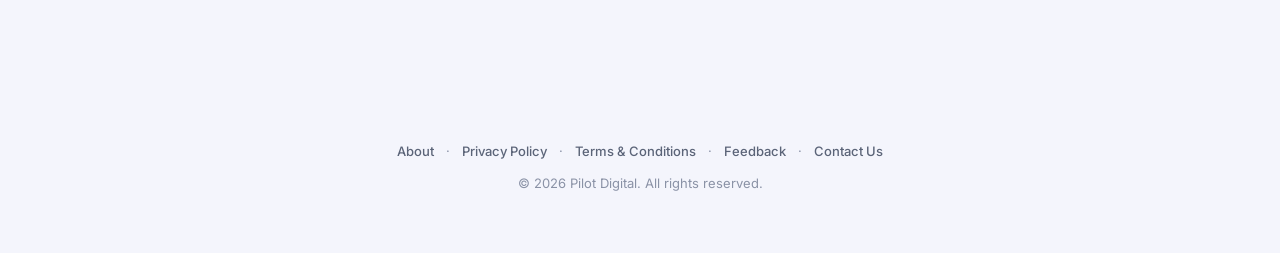
==== commit 12c6f6ec: "Replace Stripe checkout widget with payment link" ====
--- a/index.html
+++ b/index.html
@@ -261,13 +261,13 @@
                 <span class="eta-value">ExamPilot Revision Planner is officially released — get lifetime access below.</span>
                 <div class="purchase">
                   <p class="price">Price: £2.50</p>
-                  <script async src="https://js.stripe.com/v3/buy-button.js"></script>
-
-                  <stripe-buy-button
-                    buy-button-id="buy_btn_1U7E2MBsC0QJ1zLAWCMYjJxu"
-                    publishable-key="pk_live_51U6WJwBsC0QJ1zLAj3M1wIKWNmjjGPmxYs2OvkPGbuzf6HV87RGHkmQM5zXxRaR6bjGQ7BNdzfMmIQlpSiv00b8N5kJbu"
-                  >
-                  </stripe-buy-button>
+                  <a class="cta-button" href="https://buy.stripe.com/dRm28qajR9ElbYZ4a75ZC02" target="_blank" rel="noreferrer" aria-label="Get Started with ExamPilot Revision Planner">
+                    <span>Get Started</span>
+                    <svg width="20" height="20" viewBox="0 0 24 24" fill="none" stroke="currentColor" stroke-width="2.2" stroke-linecap="round" stroke-linejoin="round" aria-hidden="true">
+                      <line x1="5" y1="12" x2="19" y2="12"/>
+                      <polyline points="12 5 19 12 12 19"/>
+                    </svg>
+                  </a>
                 </div>
               </div>
             </div>
